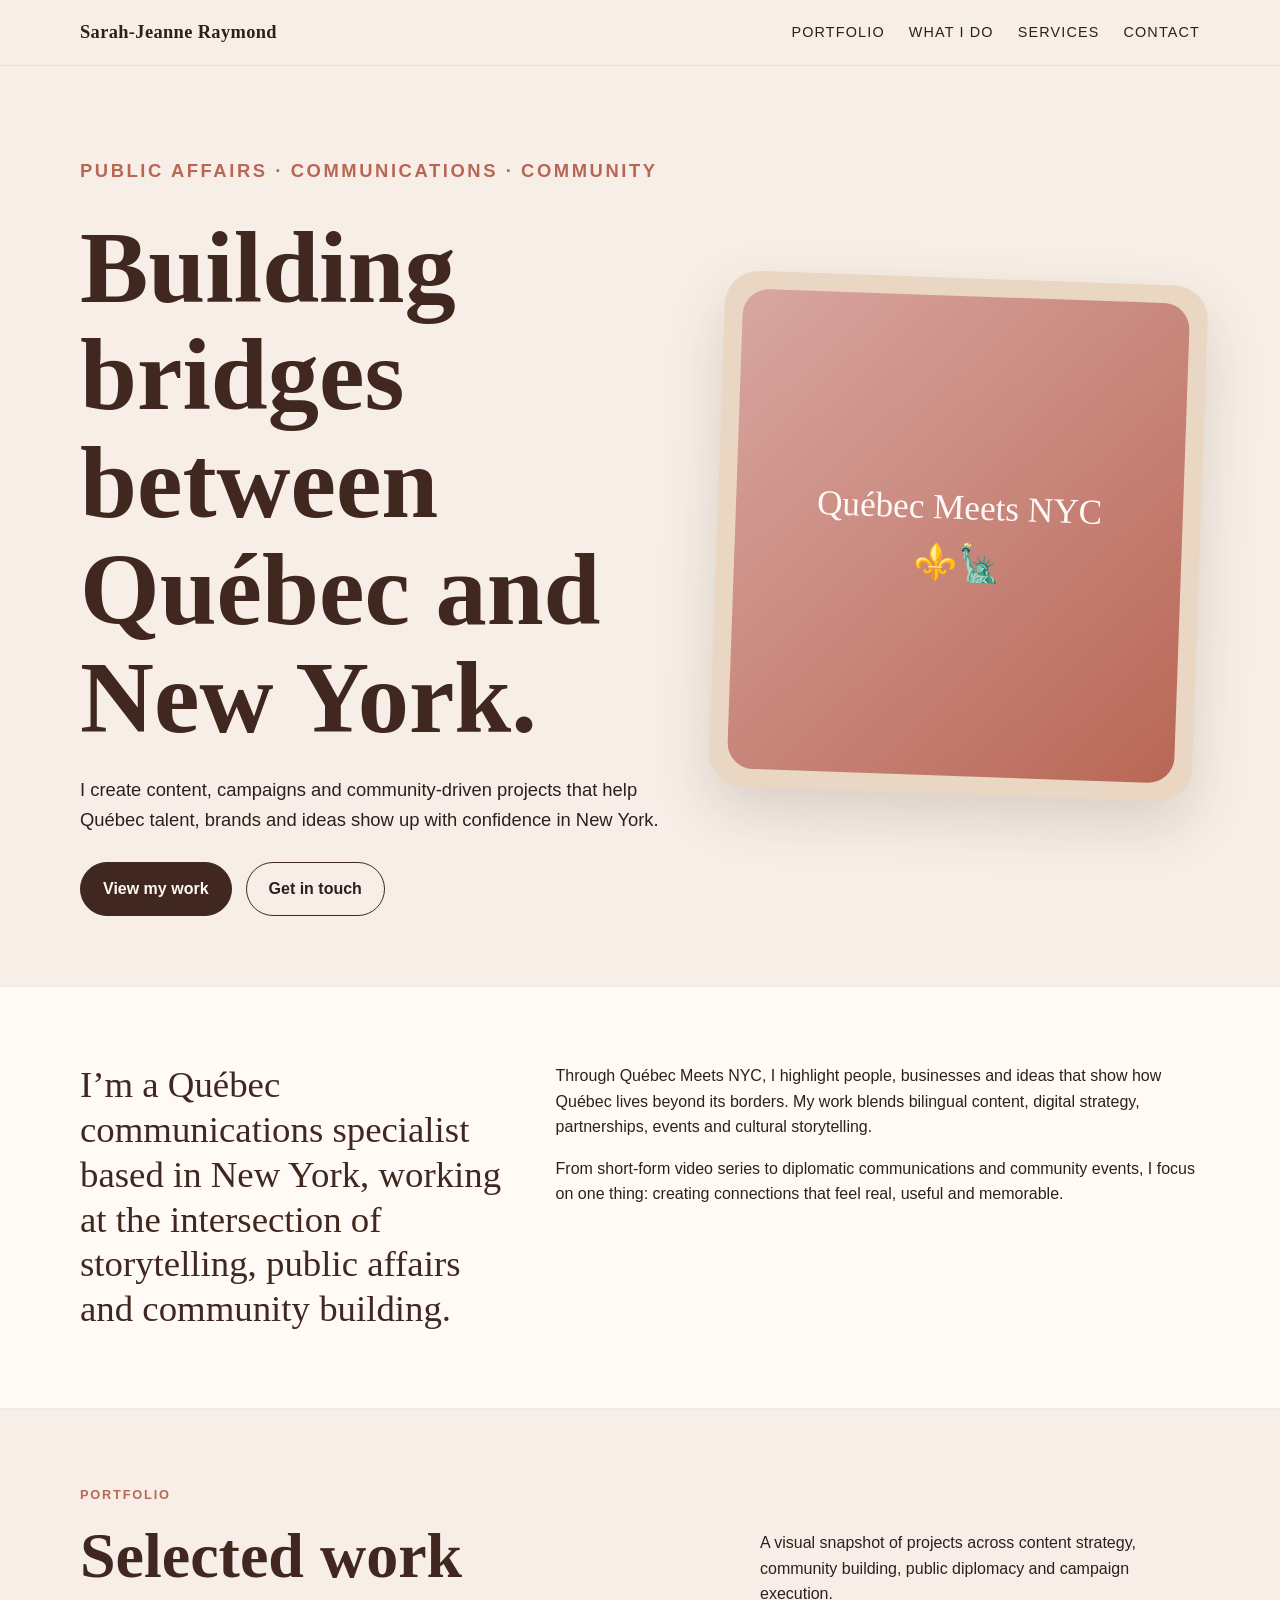
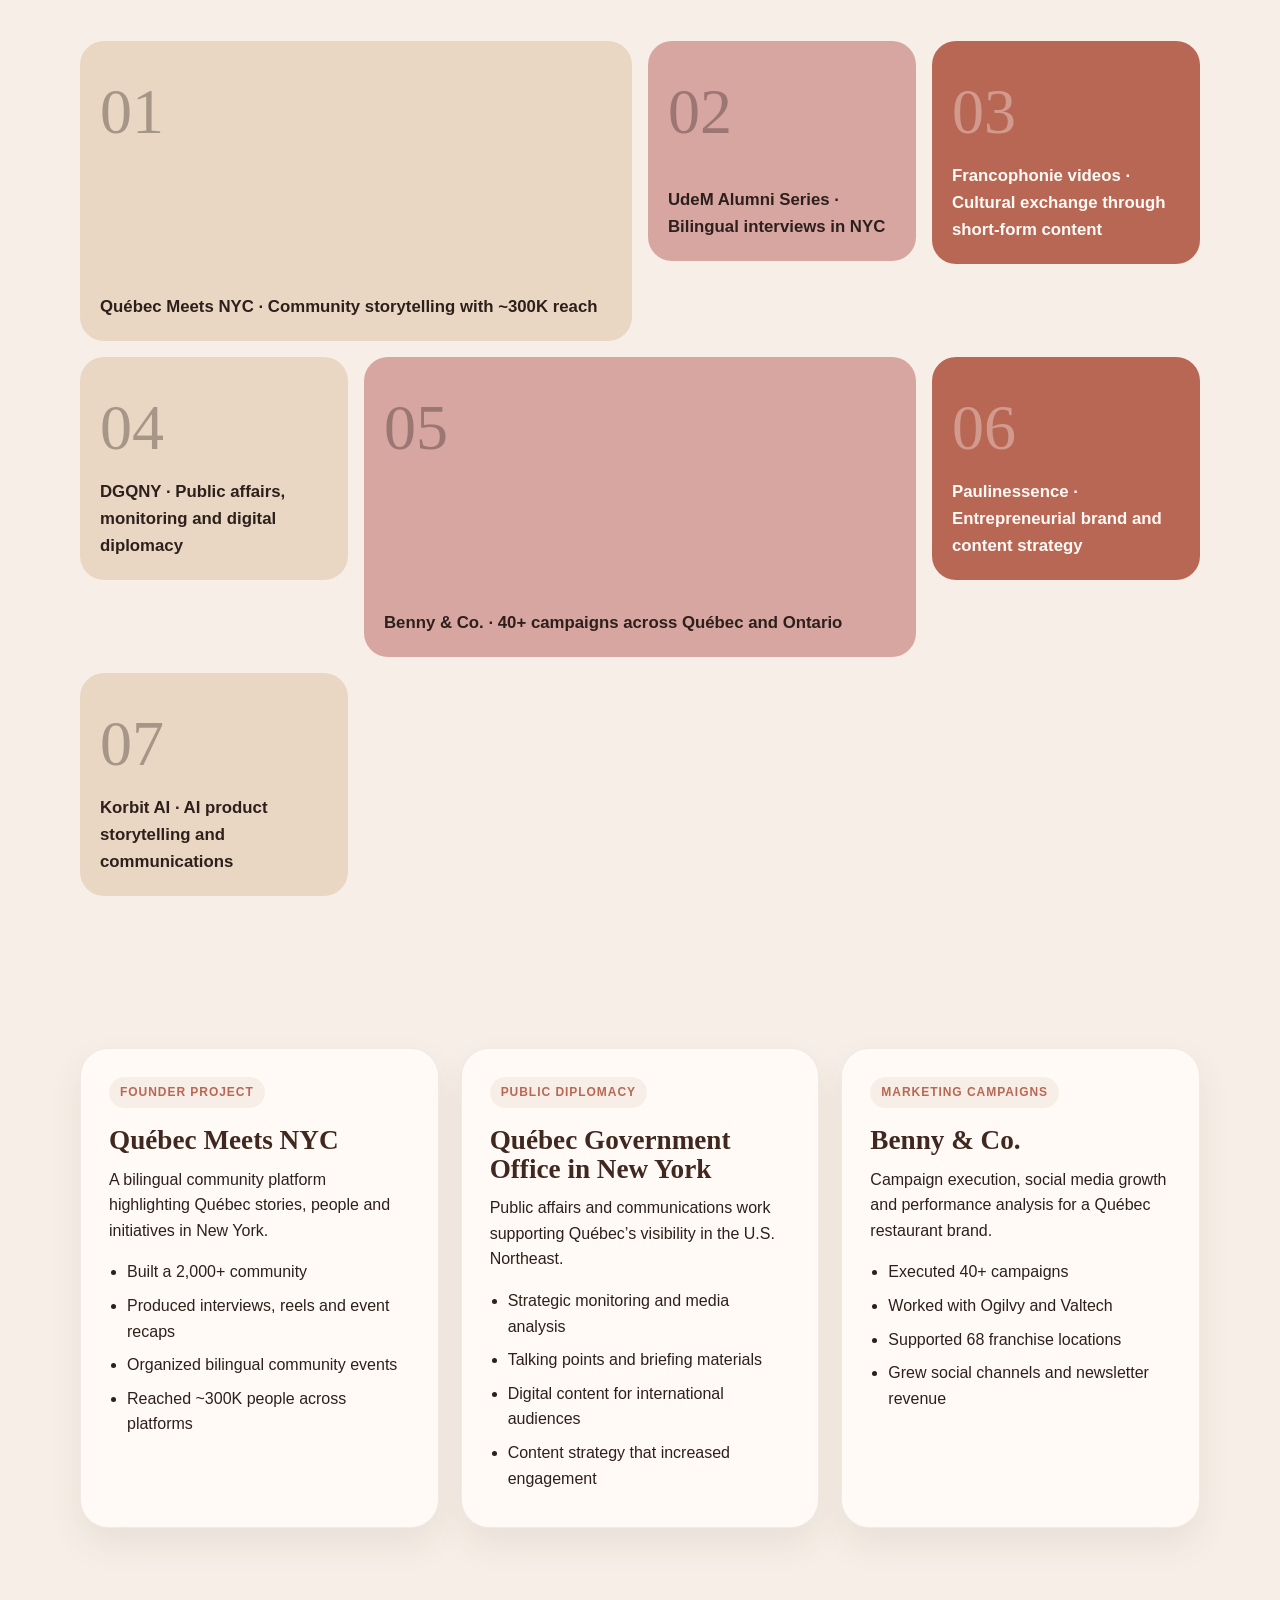
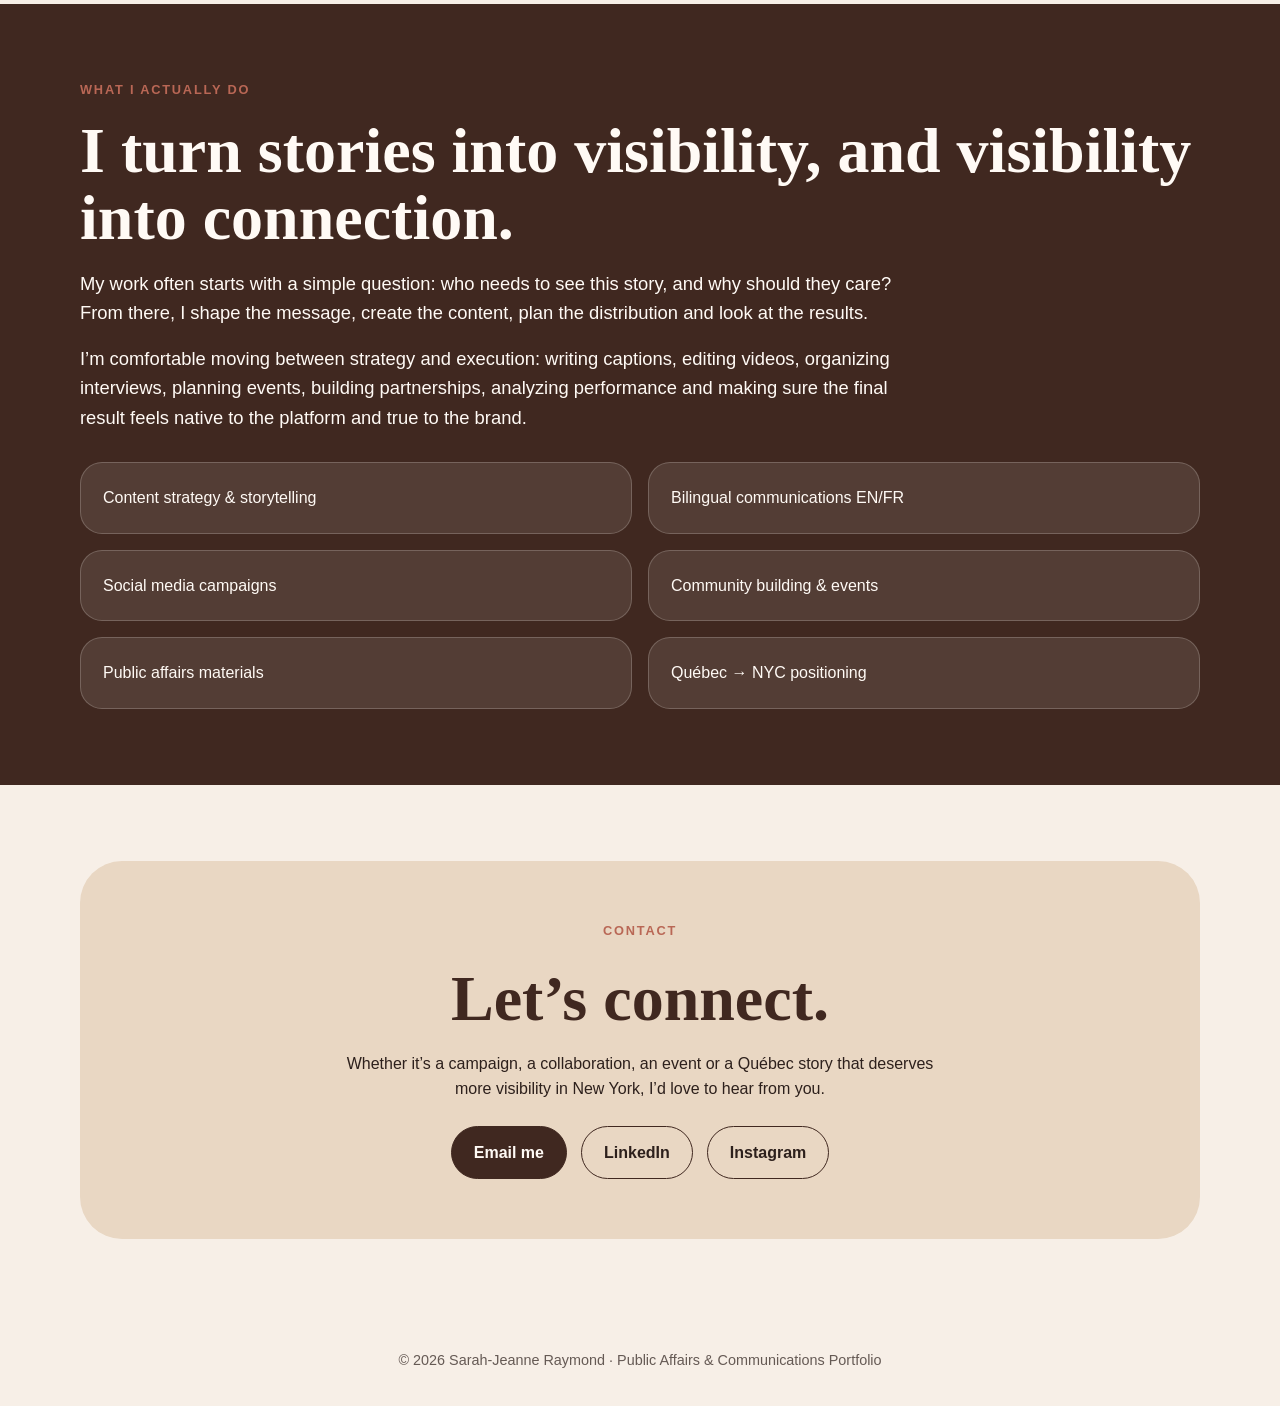
==== index.html @ a9283345 "Add Korbit AI to selected work" ====
<!DOCTYPE html>
<html lang="en">
<head>
  <meta charset="UTF-8" />
  <meta name="viewport" content="width=device-width, initial-scale=1.0" />
  <title>Sarah-Jeanne Raymond | Communications Portfolio</title>
  <meta name="description" content="Public affairs, communications and community-building portfolio connecting Québec and New York." />
  <style>
    :root {
      --cream: #f7efe7;
      --sand: #e9d7c3;
      --blush: #d8a6a1;
      --terracotta: #b96755;
      --brown: #402820;
      --ink: #2d201c;
      --white: #fffaf5;
      --blue: #1f5fbf;
    }

    * {
      box-sizing: border-box;
      margin: 0;
      padding: 0;
    }

    html {
      scroll-behavior: smooth;
    }

    body {
      font-family: Arial, Helvetica, sans-serif;
      background: var(--cream);
      color: var(--ink);
      line-height: 1.6;
    }

    img {
      max-width: 100%;
      display: block;
    }

    a {
      color: inherit;
      text-decoration: none;
    }

    .container {
      width: min(1120px, 92%);
      margin: 0 auto;
    }

    header {
      position: sticky;
      top: 0;
      z-index: 10;
      background: rgba(247, 239, 231, 0.92);
      backdrop-filter: blur(10px);
      border-bottom: 1px solid rgba(64, 40, 32, 0.08);
    }

    .nav {
      display: flex;
      justify-content: space-between;
      align-items: center;
      padding: 18px 0;
    }

    .logo {
      font-family: Georgia, 'Times New Roman', serif;
      font-size: 1.15rem;
      font-weight: 700;
      letter-spacing: 0.02em;
    }

    .nav-links {
      display: flex;
      gap: 24px;
      font-size: 0.9rem;
      text-transform: uppercase;
      letter-spacing: 0.08em;
    }

    .nav-links a:hover {
      color: var(--terracotta);
    }

    .hero {
      padding: 90px 0 70px;
      display: grid;
      grid-template-columns: 1.1fr 0.9fr;
      gap: 46px;
      align-items: center;
    }

    .eyebrow {
      color: var(--terracotta);
      text-transform: uppercase;
      letter-spacing: 0.14em;
      font-size: 0.8rem;
      font-weight: 700;
      margin-bottom: 16px;
    }

    h1, h2, h3 {
      font-family: Georgia, 'Times New Roman', serif;
      line-height: 1.05;
      color: var(--brown);
    }

    h1 {
      font-size: clamp(3rem, 8vw, 6.5rem);
      margin-bottom: 24px;
    }

    h2 {
      font-size: clamp(2.1rem, 5vw, 4.4rem);
      margin-bottom: 18px;
    }

    h3 {
      font-size: 1.7rem;
      margin-bottom: 12px;
    }

    .hero p {
      font-size: 1.15rem;
      max-width: 620px;
      margin-bottom: 28px;
    }

    .buttons {
      display: flex;
      gap: 14px;
      flex-wrap: wrap;
    }

    .button {
      padding: 13px 22px;
      border-radius: 999px;
      border: 1px solid var(--brown);
      font-weight: 700;
      transition: 0.2s ease;
    }

    .button.primary {
      background: var(--brown);
      color: var(--white);
    }

    .button:hover {
      transform: translateY(-2px);
      box-shadow: 0 10px 20px rgba(64, 40, 32, 0.12);
    }

    .hero-card {
      background: var(--sand);
      padding: 18px;
      border-radius: 34px;
      transform: rotate(2deg);
      box-shadow: 0 24px 60px rgba(64, 40, 32, 0.16);
    }

    .mock-photo {
      min-height: 480px;
      border-radius: 26px;
      background: linear-gradient(135deg, var(--blush), var(--terracotta));
      display: grid;
      place-items: center;
      text-align: center;
      color: var(--white);
      padding: 40px;
      font-family: Georgia, 'Times New Roman', serif;
      font-size: 2.2rem;
    }

    section {
      padding: 76px 0;
    }

    .intro {
      background: var(--white);
      border-top: 1px solid rgba(64, 40, 32, 0.08);
      border-bottom: 1px solid rgba(64, 40, 32, 0.08);
    }

    .intro-grid {
      display: grid;
      grid-template-columns: 0.8fr 1.2fr;
      gap: 46px;
      align-items: start;
    }

    .big-text {
      font-size: clamp(1.4rem, 3vw, 2.3rem);
      font-family: Georgia, 'Times New Roman', serif;
      color: var(--brown);
      line-height: 1.22;
    }

    .visual-grid {
      display: grid;
      grid-template-columns: repeat(4, 1fr);
      gap: 16px;
      margin-top: 34px;
    }

    .tile-link {
      display: block;
    }

    .tile {
      min-height: 220px;
      border-radius: 24px;
      padding: 20px;
      display: flex;
      flex-direction: column;
      justify-content: space-between;
      background: var(--sand);
      overflow: hidden;
      position: relative;
    }

    .tile-link:nth-child(2) .tile,
    .tile-link:nth-child(5) .tile {
      background: var(--blush);
    }

    .tile-link:nth-child(3) .tile,
    .tile-link:nth-child(6) .tile {
      background: var(--terracotta);
      color: var(--white);
    }

    .tile-link.wide {
      grid-column: span 2;
    }

    .tile.large {
      min-height: 300px;
    }

    .tile .number {
      font-family: Georgia, 'Times New Roman', serif;
      font-size: 4rem;
      opacity: 0.35;
    }

    .tile p {
      font-weight: 700;
      font-size: 1.05rem;
    }

    .section-heading {
      display: flex;
      justify-content: space-between;
      gap: 24px;
      align-items: end;
      margin-bottom: 34px;
    }

    .section-heading p {
      max-width: 440px;
    }

    .cards {
      display: grid;
      grid-template-columns: repeat(3, 1fr);
      gap: 22px;
    }

    .card {
      background: var(--white);
      padding: 28px;
      border-radius: 28px;
      border: 1px solid rgba(64, 40, 32, 0.08);
      box-shadow: 0 16px 35px rgba(64, 40, 32, 0.08);
    }

    .tag {
      display: inline-block;
      background: var(--cream);
      color: var(--terracotta);
      padding: 6px 11px;
      border-radius: 999px;
      font-size: 0.75rem;
      font-weight: 700;
      text-transform: uppercase;
      letter-spacing: 0.08em;
      margin-bottom: 18px;
    }

    .card ul {
      margin: 16px 0 0 18px;
    }

    .card li {
      margin-bottom: 8px;
    }

    .what-i-do {
      background: var(--brown);
      color: var(--white);
    }

    .what-i-do h2 {
      color: var(--white);
    }

    .what-i-do .text-block {
      max-width: 820px;
      font-size: 1.15rem;
    }

    .services {
      display: grid;
      grid-template-columns: repeat(2, 1fr);
      gap: 16px;
      margin-top: 30px;
    }

    .service {
      background: rgba(255, 250, 245, 0.1);
      border: 1px solid rgba(255, 250, 245, 0.2);
      padding: 22px;
      border-radius: 22px;
    }

    .contact {
      text-align: center;
      background: var(--sand);
      border-radius: 42px;
      padding: 60px 28px;
    }

    .contact p {
      max-width: 620px;
      margin: 0 auto 24px;
    }

    footer {
      padding: 34px 0;
      text-align: center;
      font-size: 0.9rem;
      color: rgba(45, 32, 28, 0.72);
    }

    @media (max-width: 860px) {
      .nav {
        align-items: flex-start;
        gap: 14px;
      }

      .nav-links {
        flex-wrap: wrap;
        justify-content: flex-end;
        gap: 12px;
      }

      .hero, .intro-grid, .section-heading {
        grid-template-columns: 1fr;
        display: block;
      }

      .hero-card {
        margin-top: 38px;
      }

      .visual-grid, .cards, .services {
        grid-template-columns: 1fr;
      }

      .tile-link.wide {
        grid-column: span 1;
      }
    }
  </style>
</head>
<body>
  <header>
    <div class="container nav">
      <a class="logo" href="#top">Sarah-Jeanne Raymond</a>
      <nav class="nav-links" aria-label="Main navigation">
        <a href="#portfolio">Portfolio</a>
        <a href="#work">What I do</a>
        <a href="#services">Services</a>
        <a href="#contact">Contact</a>
      </nav>
    </div>
  </header>

  <main id="top">
    <div class="container hero">
      <div>
        <p class="eyebrow">Public Affairs · Communications · Community</p>
        <h1>Building bridges between Québec and New York.</h1>
        <p>I create content, campaigns and community-driven projects that help Québec talent, brands and ideas show up with confidence in New York.</p>
        <div class="buttons">
          <a class="button primary" href="#portfolio">View my work</a>
          <a class="button" href="#contact">Get in touch</a>
        </div>
      </div>
      <div class="hero-card" aria-label="Portfolio image placeholder">
        <div class="mock-photo">Québec Meets NYC<br />⚜️🗽</div>
      </div>
    </div>

    <section class="intro">
      <div class="container intro-grid">
        <p class="big-text">I’m a Québec communications specialist based in New York, working at the intersection of storytelling, public affairs and community building.</p>
        <div>
          <p>Through Québec Meets NYC, I highlight people, businesses and ideas that show how Québec lives beyond its borders. My work blends bilingual content, digital strategy, partnerships, events and cultural storytelling.</p>
          <p style="margin-top: 16px;">From short-form video series to diplomatic communications and community events, I focus on one thing: creating connections that feel real, useful and memorable.</p>
        </div>
      </div>
    </section>

    <section id="portfolio">
      <div class="container">
        <div class="section-heading">
          <div>
            <p class="eyebrow">Portfolio</p>
            <h2>Selected work</h2>
          </div>
          <p>A visual snapshot of projects across content strategy, community building, public diplomacy and campaign execution.</p>
        </div>

        <div class="visual-grid">
          
          <a href="quebec-meets-nyc.html" class="tile-link wide">
            <article class="tile large">
            <span class="number">01</span>
            <p>Québec Meets NYC · Community storytelling with ~300K reach</p>
            </article>
          </a>
          <a href="udem-alumni-series.html" class="tile-link">
            <article class="tile">
              <span class="number">02</span>
              <p>UdeM Alumni Series · Bilingual interviews in NYC</p>
            </article>
          </a>
          <a href="francophonie-month.html" class="tile-link">
            <article class="tile">
              <span class="number">03</span>
              <p>Francophonie videos · Cultural exchange through short-form content</p>
            </article>
          </a>
          <a href="dgqny-public-affairs.html" class="tile-link">
            <article class="tile">
              <span class="number">04</span>
              <p>DGQNY · Public affairs, monitoring and digital diplomacy</p>
            </article>
          </a>
          <a href="benny-and-co.html" class="tile-link wide">
            <article class="tile large">
              <span class="number">05</span>
              <p>Benny & Co. · 40+ campaigns across Québec and Ontario</p>
            </article>
          </a>
          <a href="paulinessence.html" class="tile-link">
            <article class="tile">
              <span class="number">06</span>
              <p>Paulinessence · Entrepreneurial brand and content strategy</p>
            </article>
          </a>
          <a href="Korbit-ai.html" class="tile-link">
            <article class="tile">
              <span class="number">07</span>
              <p>Korbit AI · AI product storytelling and communications</p>
            </article>
          </a>
        </div>
      </div>
    </section>

    <section>
      <div class="container cards">
        <article id="quebec-meets-nyc" class="card">
          <span class="tag">Founder project</span>
          <h3>Québec Meets NYC</h3>
          <p>A bilingual community platform highlighting Québec stories, people and initiatives in New York.</p>
          <ul>
            <li>Built a 2,000+ community</li>
            <li>Produced interviews, reels and event recaps</li>
            <li>Organized bilingual community events</li>
            <li>Reached ~300K people across platforms</li>
          </ul>
        </article>

        <article class="card">
          <span class="tag">Public diplomacy</span>
          <h3>Québec Government Office in New York</h3>
          <p>Public affairs and communications work supporting Québec’s visibility in the U.S. Northeast.</p>
          <ul>
            <li>Strategic monitoring and media analysis</li>
            <li>Talking points and briefing materials</li>
            <li>Digital content for international audiences</li>
            <li>Content strategy that increased engagement</li>
          </ul>
        </article>

        <article class="card">
          <span class="tag">Marketing campaigns</span>
          <h3>Benny & Co.</h3>
          <p>Campaign execution, social media growth and performance analysis for a Québec restaurant brand.</p>
          <ul>
            <li>Executed 40+ campaigns</li>
            <li>Worked with Ogilvy and Valtech</li>
            <li>Supported 68 franchise locations</li>
            <li>Grew social channels and newsletter revenue</li>
          </ul>
        </article>
      </div>
    </section>

    <section id="work" class="what-i-do">
      <div class="container">
        <p class="eyebrow">What I actually do</p>
        <h2>I turn stories into visibility, and visibility into connection.</h2>
        <div class="text-block">
          <p>My work often starts with a simple question: who needs to see this story, and why should they care? From there, I shape the message, create the content, plan the distribution and look at the results.</p>
          <p style="margin-top: 16px;">I’m comfortable moving between strategy and execution: writing captions, editing videos, organizing interviews, planning events, building partnerships, analyzing performance and making sure the final result feels native to the platform and true to the brand.</p>
        </div>

        <div id="services" class="services">
          <div class="service">Content strategy & storytelling</div>
          <div class="service">Bilingual communications EN/FR</div>
          <div class="service">Social media campaigns</div>
          <div class="service">Community building & events</div>
          <div class="service">Public affairs materials</div>
          <div class="service">Québec → NYC positioning</div>
        </div>
      </div>
    </section>

    <section>
      <div class="container">
        <div class="contact" id="contact">
          <p class="eyebrow">Contact</p>
          <h2>Let’s connect.</h2>
          <p>Whether it’s a campaign, a collaboration, an event or a Québec story that deserves more visibility in New York, I’d love to hear from you.</p>
          <div class="buttons" style="justify-content: center;">
            <a class="button primary" href="mailto:sarah-Jeanne.raymond@hotmail.com">Email me</a>
            <a class="button" href="https://www.linkedin.com/in/sarah-jeanne-raymond/" target="_blank" rel="noreferrer">LinkedIn</a>
            <a class="button" href="https://www.instagram.com/quebec_meets_nyc/" target="_blank" rel="noreferrer">Instagram</a>
          </div>
        </div>
      </div>
    </section>
  </main>

  <footer>
    <div class="container">© 2026 Sarah-Jeanne Raymond · Public Affairs & Communications Portfolio</div>
  </footer>
</body>
</html>
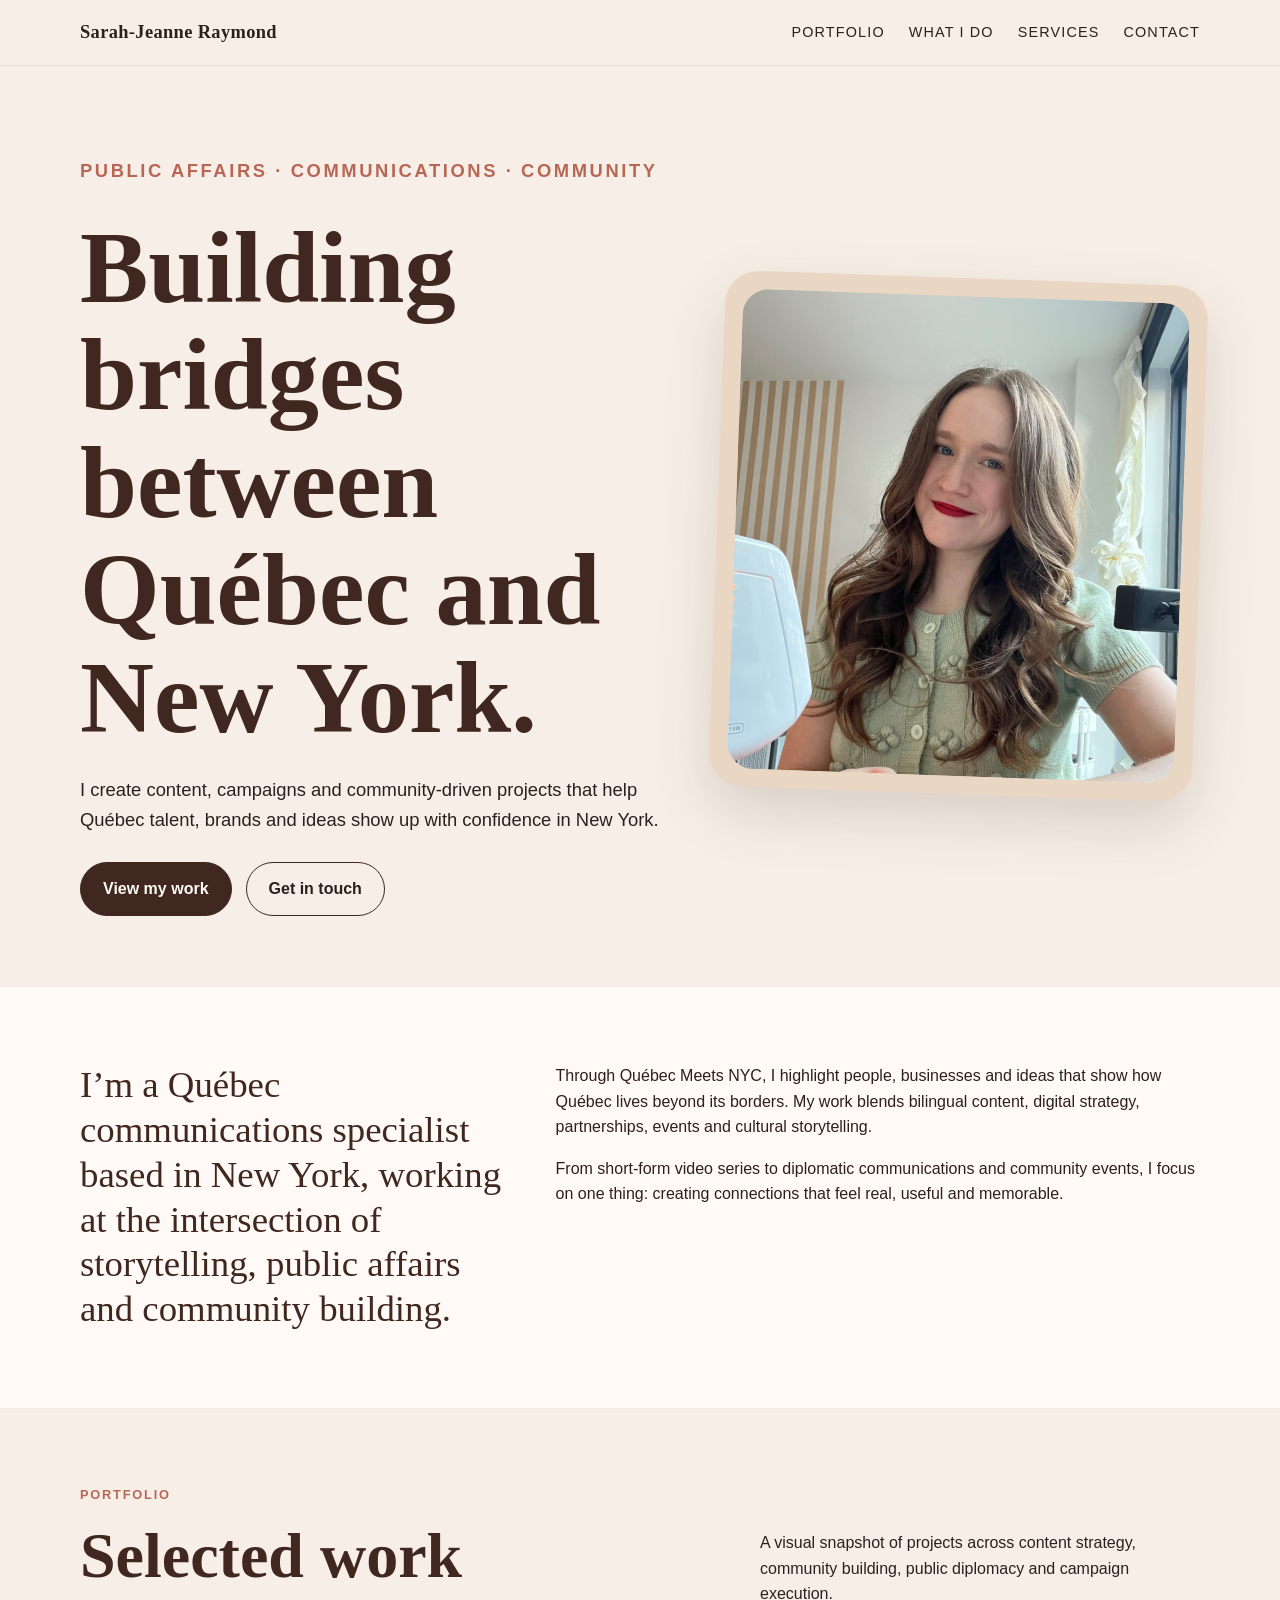
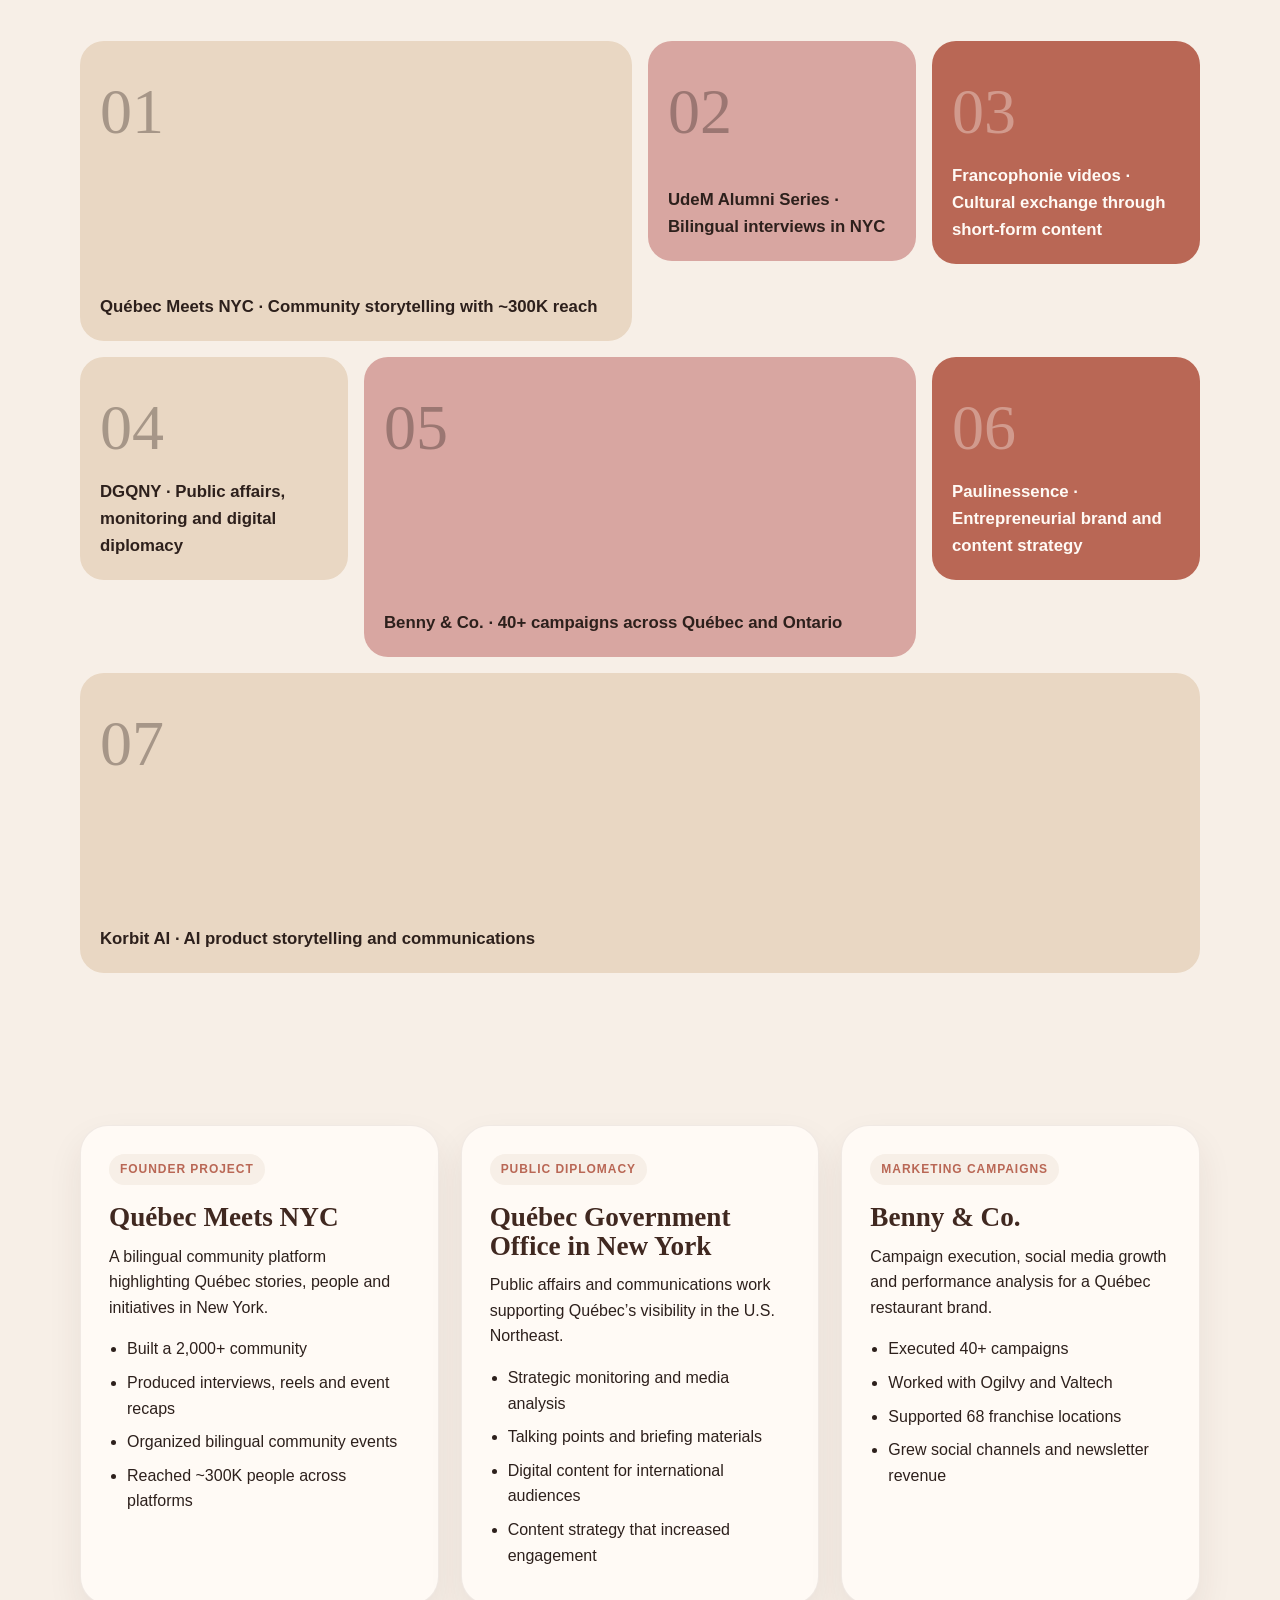
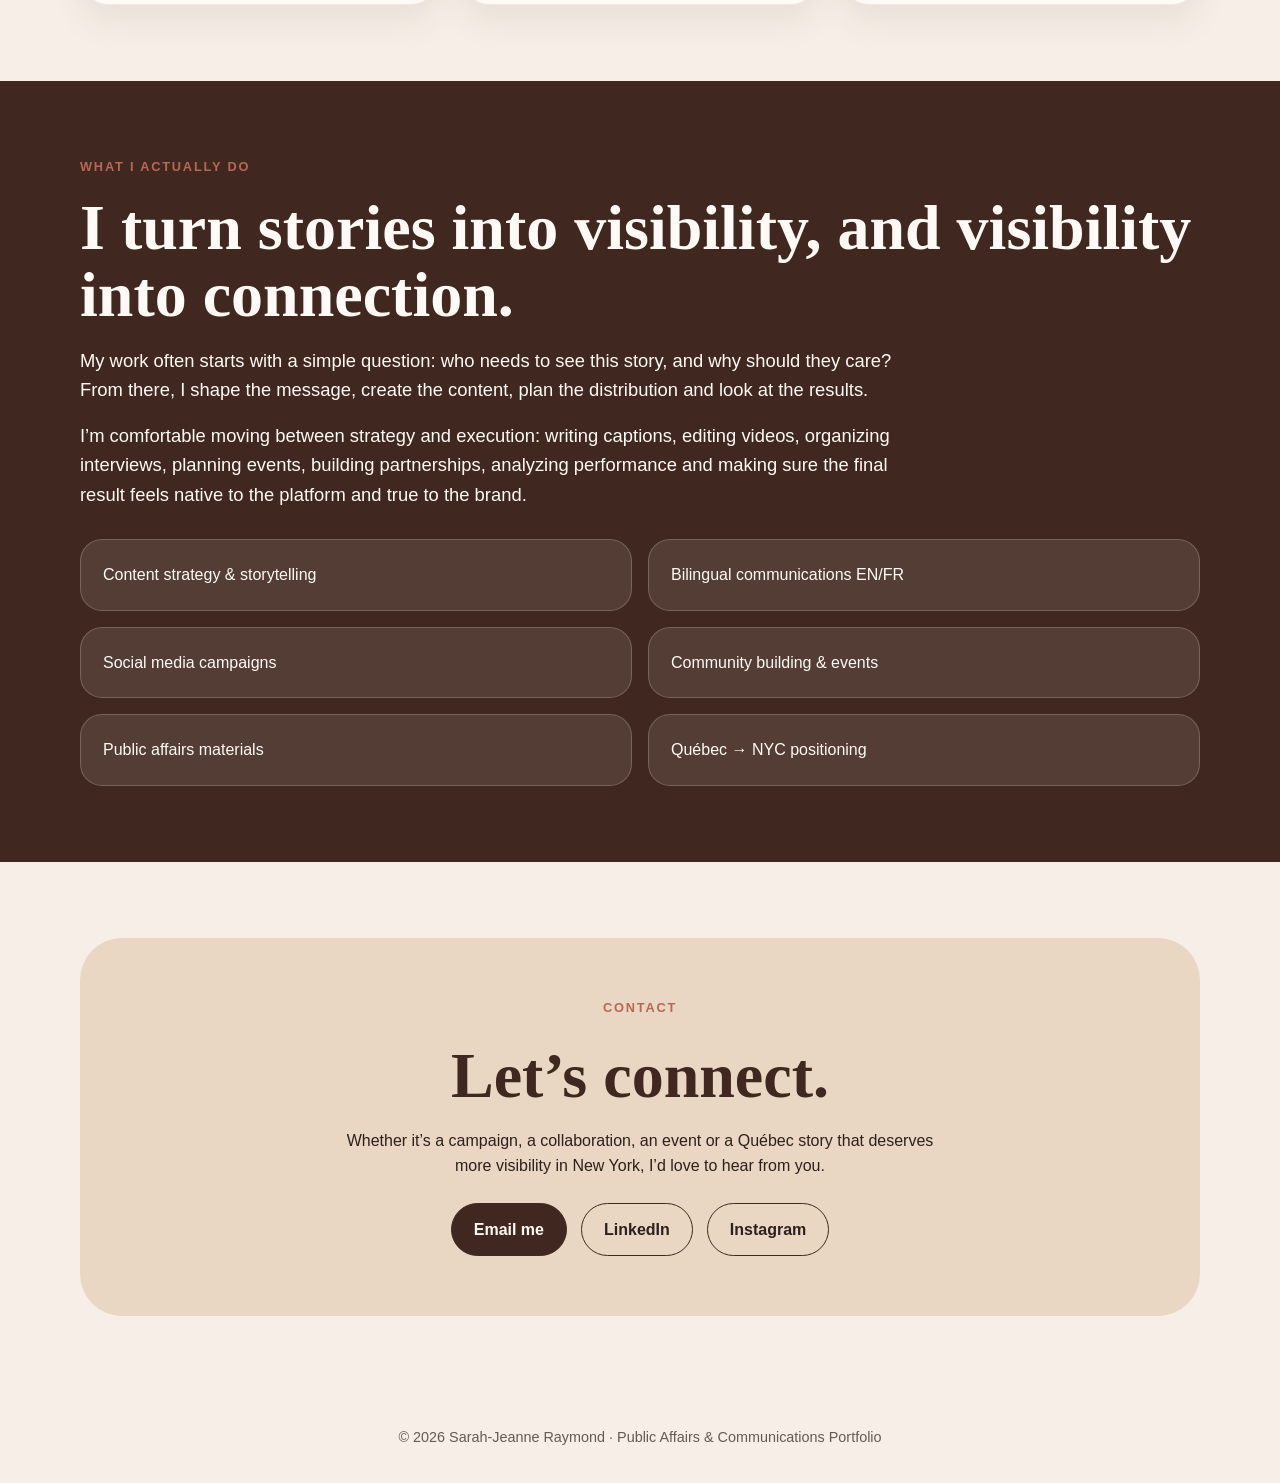
==== commit df5fb8e8: "Replace hero placeholder with photo and fix portfolio grid alignment Co-Authored-By: Claude Sonnet 4" ====
--- a/index.html
+++ b/index.html
@@ -160,17 +160,13 @@
       box-shadow: 0 24px 60px rgba(64, 40, 32, 0.16);
     }
 
-    .mock-photo {
-      min-height: 480px;
+    .hero-img {
+      width: 100%;
+      height: 480px;
       border-radius: 26px;
-      background: linear-gradient(135deg, var(--blush), var(--terracotta));
-      display: grid;
-      place-items: center;
-      text-align: center;
-      color: var(--white);
-      padding: 40px;
-      font-family: Georgia, 'Times New Roman', serif;
-      font-size: 2.2rem;
+      object-fit: cover;
+      object-position: center top;
+      display: block;
     }
 
     section {
@@ -399,8 +395,8 @@
           <a class="button" href="#contact">Get in touch</a>
         </div>
       </div>
-      <div class="hero-card" aria-label="Portfolio image placeholder">
-        <div class="mock-photo">Québec Meets NYC<br />⚜️🗽</div>
+      <div class="hero-card">
+        <img class="hero-img" src="paulinessence-my-role.jpg" alt="Sarah-Jeanne Raymond" />
       </div>
     </div>
 
@@ -462,8 +458,8 @@
               <p>Paulinessence · Entrepreneurial brand and content strategy</p>
             </article>
           </a>
-          <a href="Korbit-ai.html" class="tile-link">
-            <article class="tile">
+          <a href="korbit-ai.html" class="tile-link" style="grid-column: 1 / -1;">
+            <article class="tile large">
               <span class="number">07</span>
               <p>Korbit AI · AI product storytelling and communications</p>
             </article>
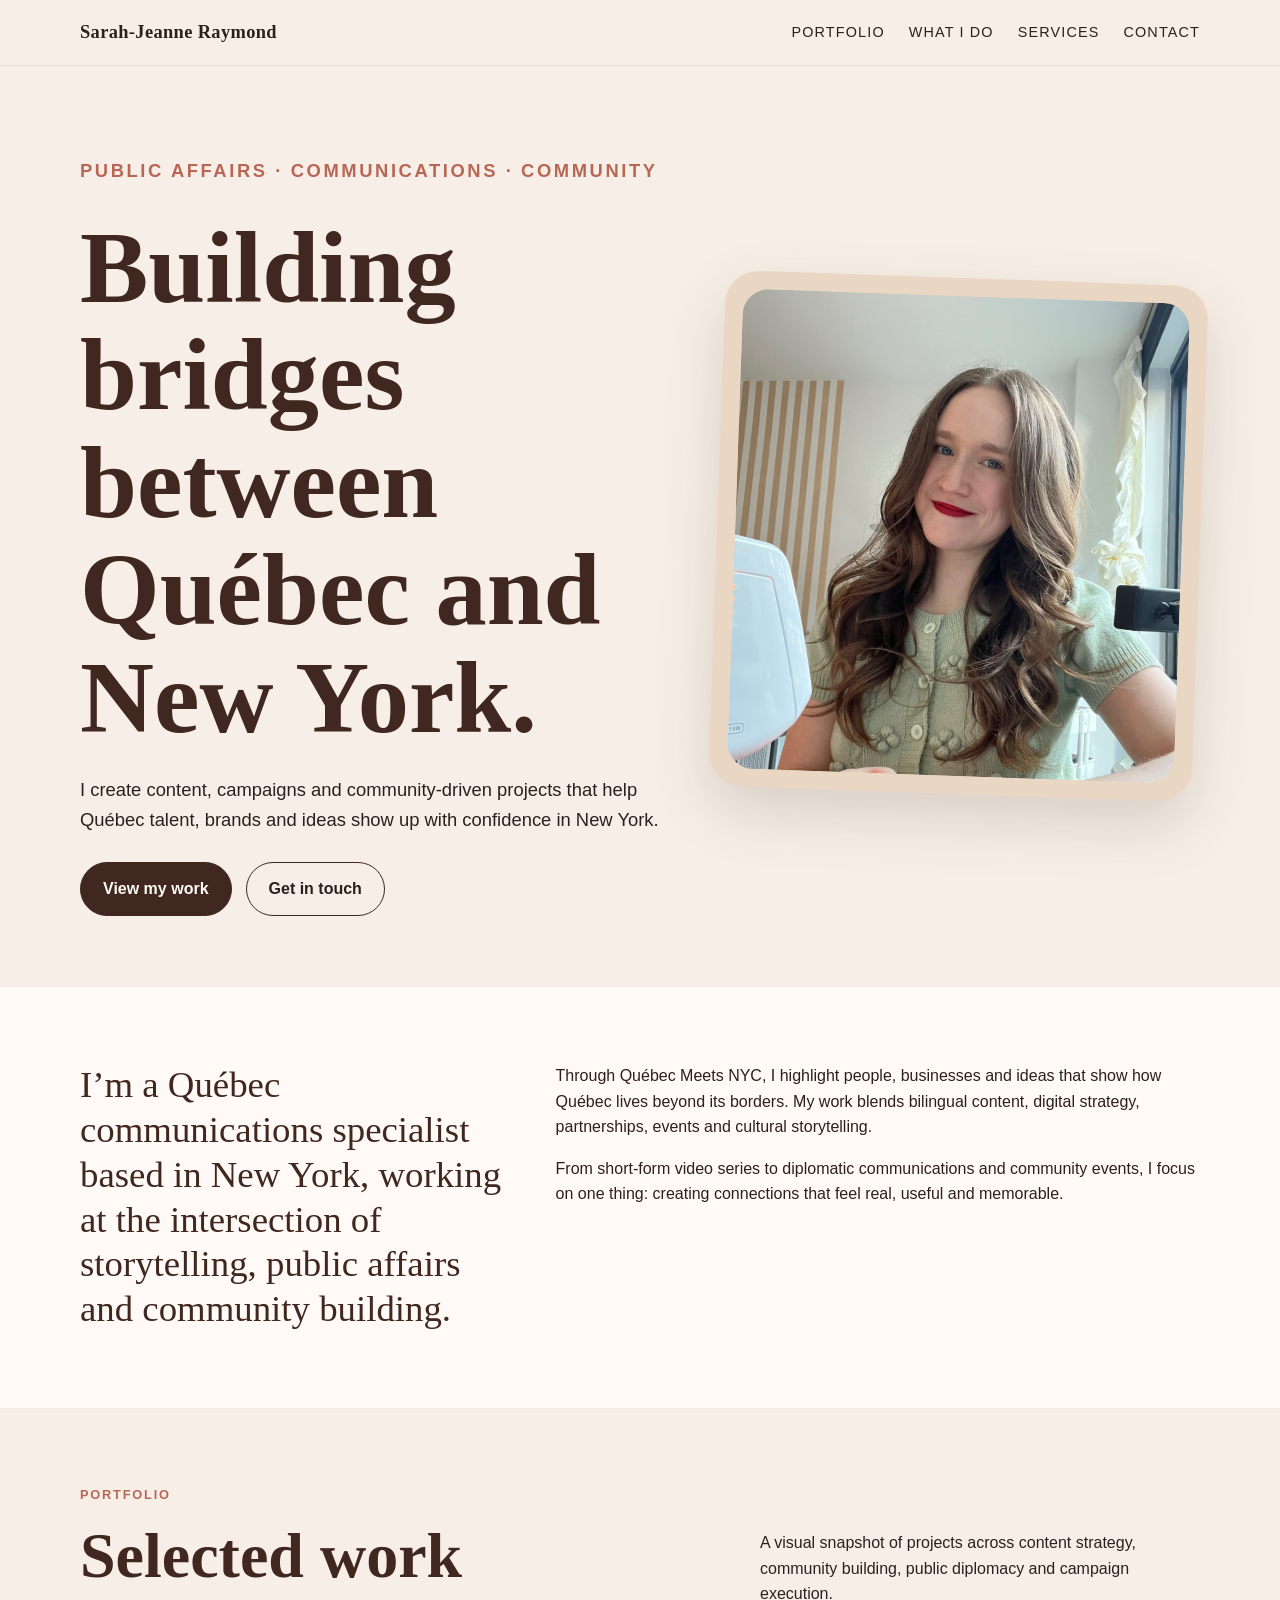
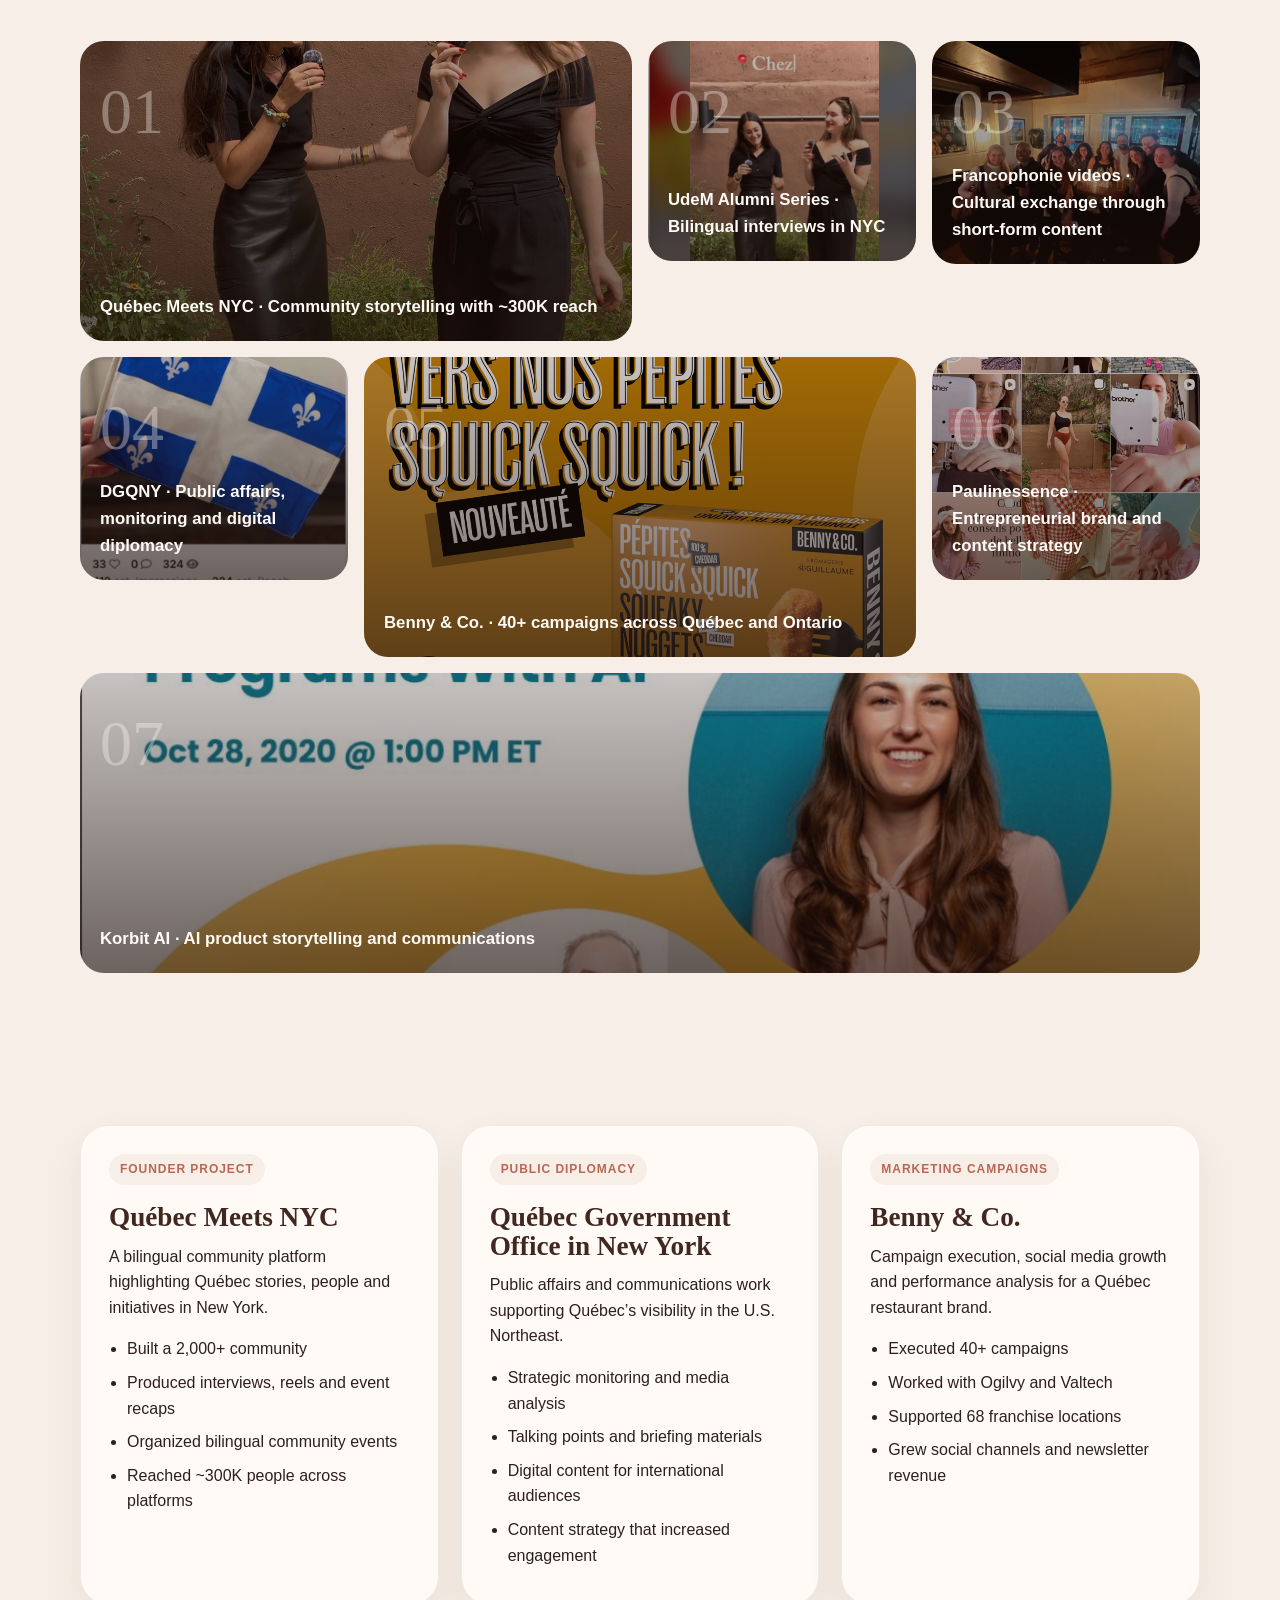
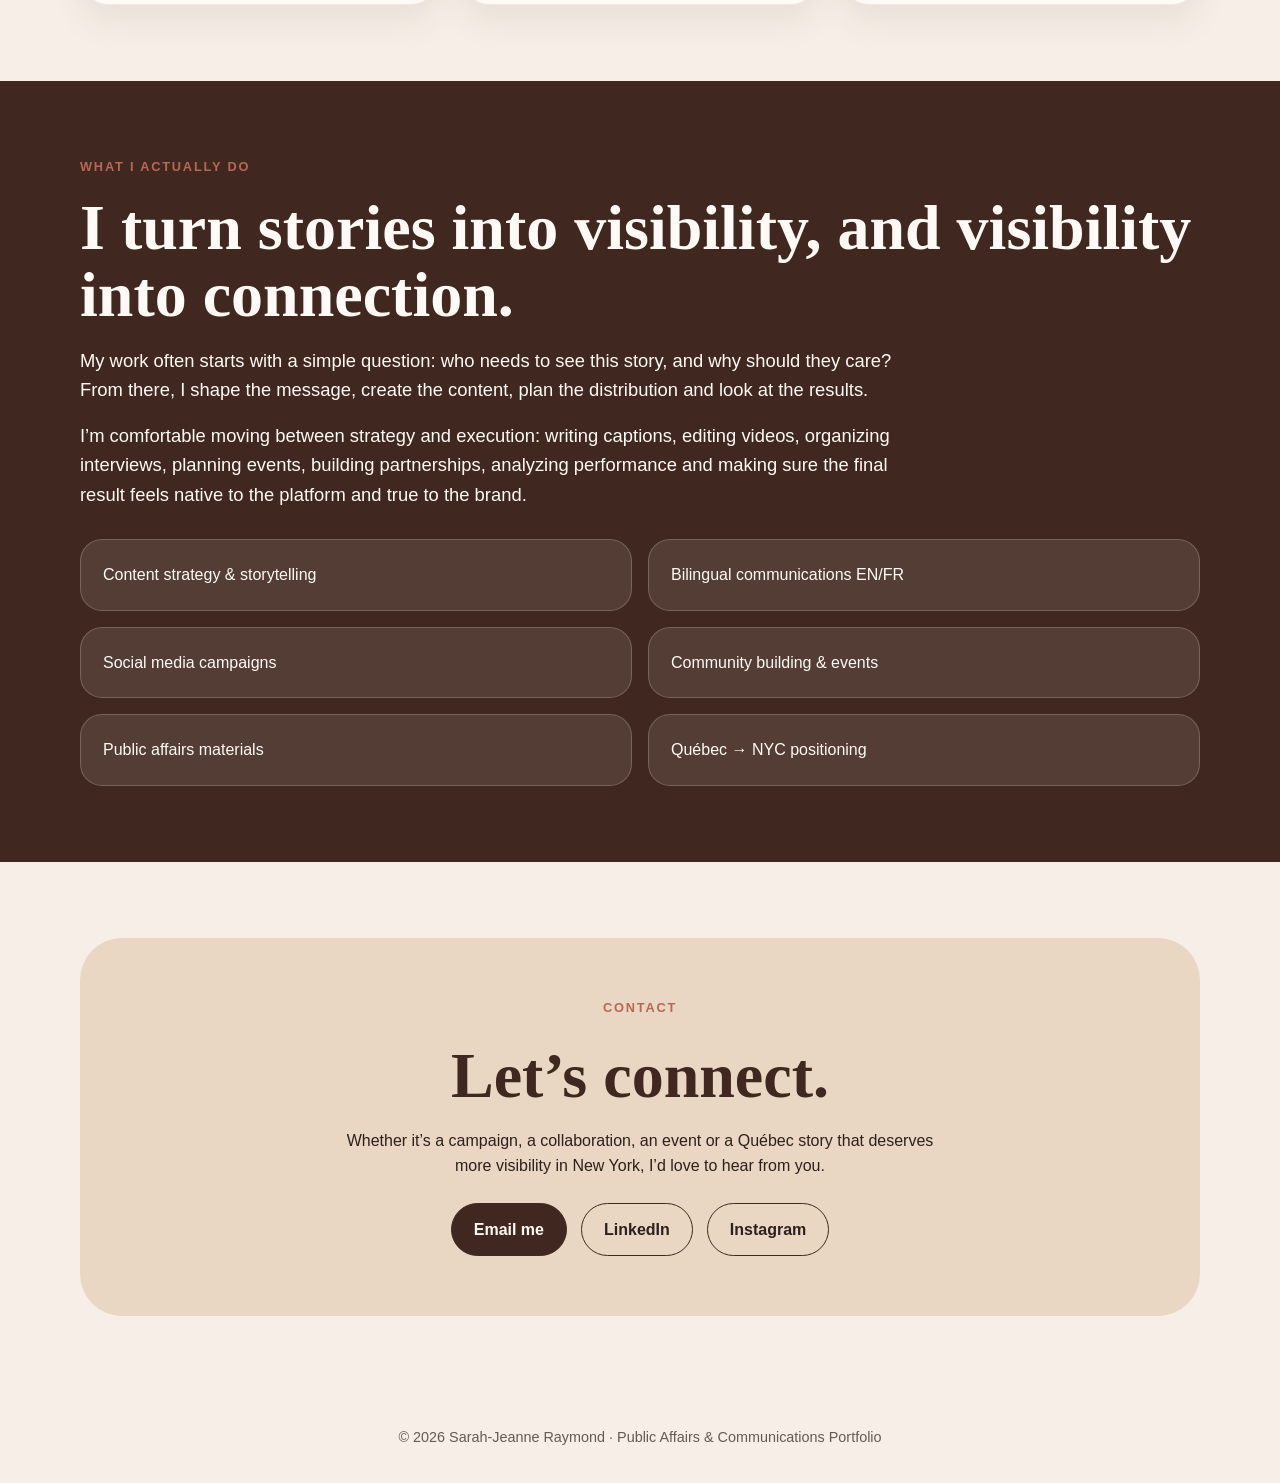
==== commit fb9492dd: "Add background images to selected work tiles Co-Authored-By: Claude Sonnet 4.6 <noreply@anthropic.co" ====
--- a/index.html
+++ b/index.html
@@ -421,45 +421,45 @@
         </div>
 
         <div class="visual-grid">
-          
+
           <a href="quebec-meets-nyc.html" class="tile-link wide">
-            <article class="tile large">
+            <article class="tile large" style="background: linear-gradient(to bottom, rgba(30,15,10,0.25) 0%, rgba(30,15,10,0.65) 100%), url('interview-1.jpg') center/cover no-repeat; color: var(--white);">
             <span class="number">01</span>
             <p>Québec Meets NYC · Community storytelling with ~300K reach</p>
             </article>
           </a>
           <a href="udem-alumni-series.html" class="tile-link">
-            <article class="tile">
+            <article class="tile" style="background: linear-gradient(to bottom, rgba(30,15,10,0.25) 0%, rgba(30,15,10,0.65) 100%), url('udem-interview-1.jpg') center/cover no-repeat; color: var(--white);">
               <span class="number">02</span>
               <p>UdeM Alumni Series · Bilingual interviews in NYC</p>
             </article>
           </a>
           <a href="francophonie-month.html" class="tile-link">
-            <article class="tile">
+            <article class="tile" style="background: linear-gradient(to bottom, rgba(30,15,10,0.25) 0%, rgba(30,15,10,0.65) 100%), url('french-community.jpg') center/cover no-repeat; color: var(--white);">
               <span class="number">03</span>
               <p>Francophonie videos · Cultural exchange through short-form content</p>
             </article>
           </a>
           <a href="dgqny-public-affairs.html" class="tile-link">
-            <article class="tile">
+            <article class="tile" style="background: linear-gradient(to bottom, rgba(30,15,10,0.25) 0%, rgba(30,15,10,0.65) 100%), url('dgqny-85th.jpg') center/cover no-repeat; color: var(--white);">
               <span class="number">04</span>
               <p>DGQNY · Public affairs, monitoring and digital diplomacy</p>
             </article>
           </a>
           <a href="benny-and-co.html" class="tile-link wide">
-            <article class="tile large">
+            <article class="tile large" style="background: linear-gradient(to bottom, rgba(30,15,10,0.25) 0%, rgba(30,15,10,0.65) 100%), url('benny-campaigns.jpg') center/cover no-repeat; color: var(--white);">
               <span class="number">05</span>
               <p>Benny & Co. · 40+ campaigns across Québec and Ontario</p>
             </article>
           </a>
           <a href="paulinessence.html" class="tile-link">
-            <article class="tile">
+            <article class="tile" style="background: linear-gradient(to bottom, rgba(30,15,10,0.25) 0%, rgba(30,15,10,0.65) 100%), url('paulinessence-content.jpg') center/cover no-repeat; color: var(--white);">
               <span class="number">06</span>
               <p>Paulinessence · Entrepreneurial brand and content strategy</p>
             </article>
           </a>
           <a href="korbit-ai.html" class="tile-link" style="grid-column: 1 / -1;">
-            <article class="tile large">
+            <article class="tile large" style="background: linear-gradient(to bottom, rgba(30,15,10,0.25) 0%, rgba(30,15,10,0.65) 100%), url('aiwebinar.jpg') center/cover no-repeat; color: var(--white);">
               <span class="number">07</span>
               <p>Korbit AI · AI product storytelling and communications</p>
             </article>
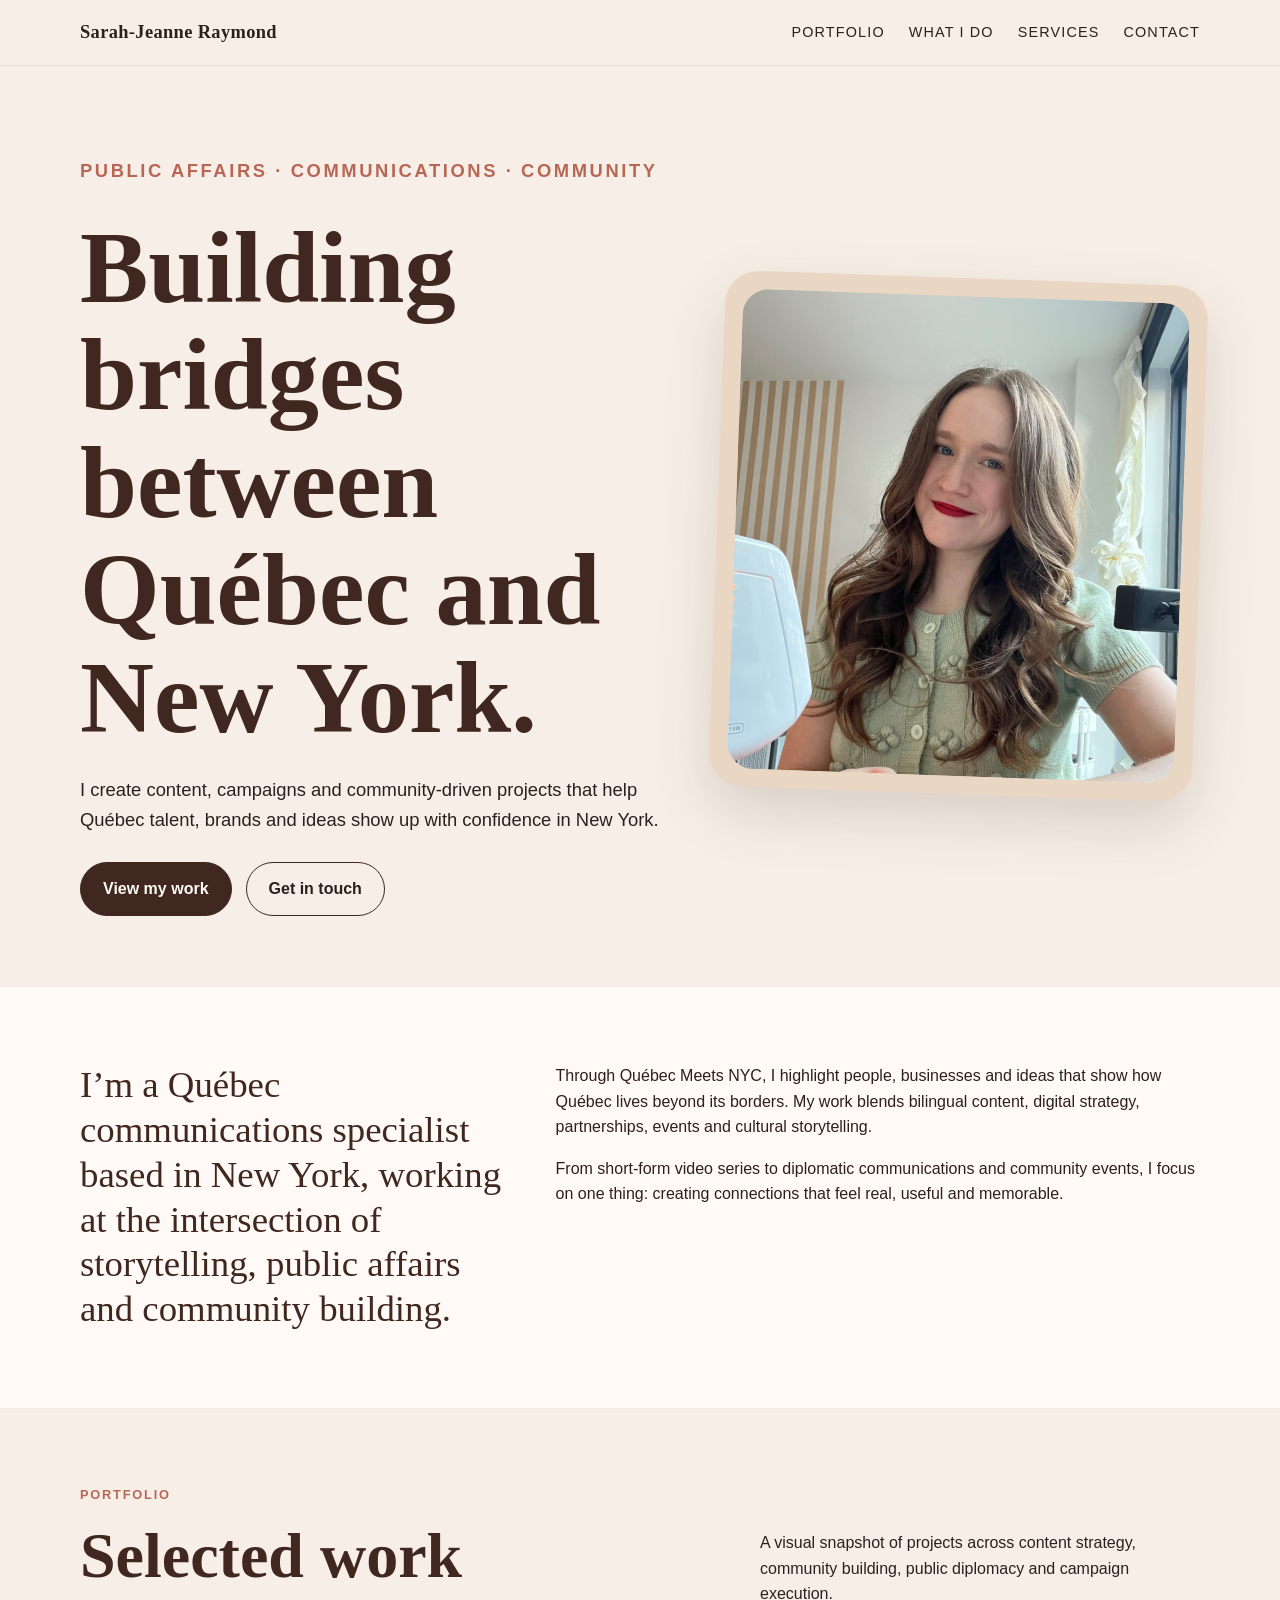
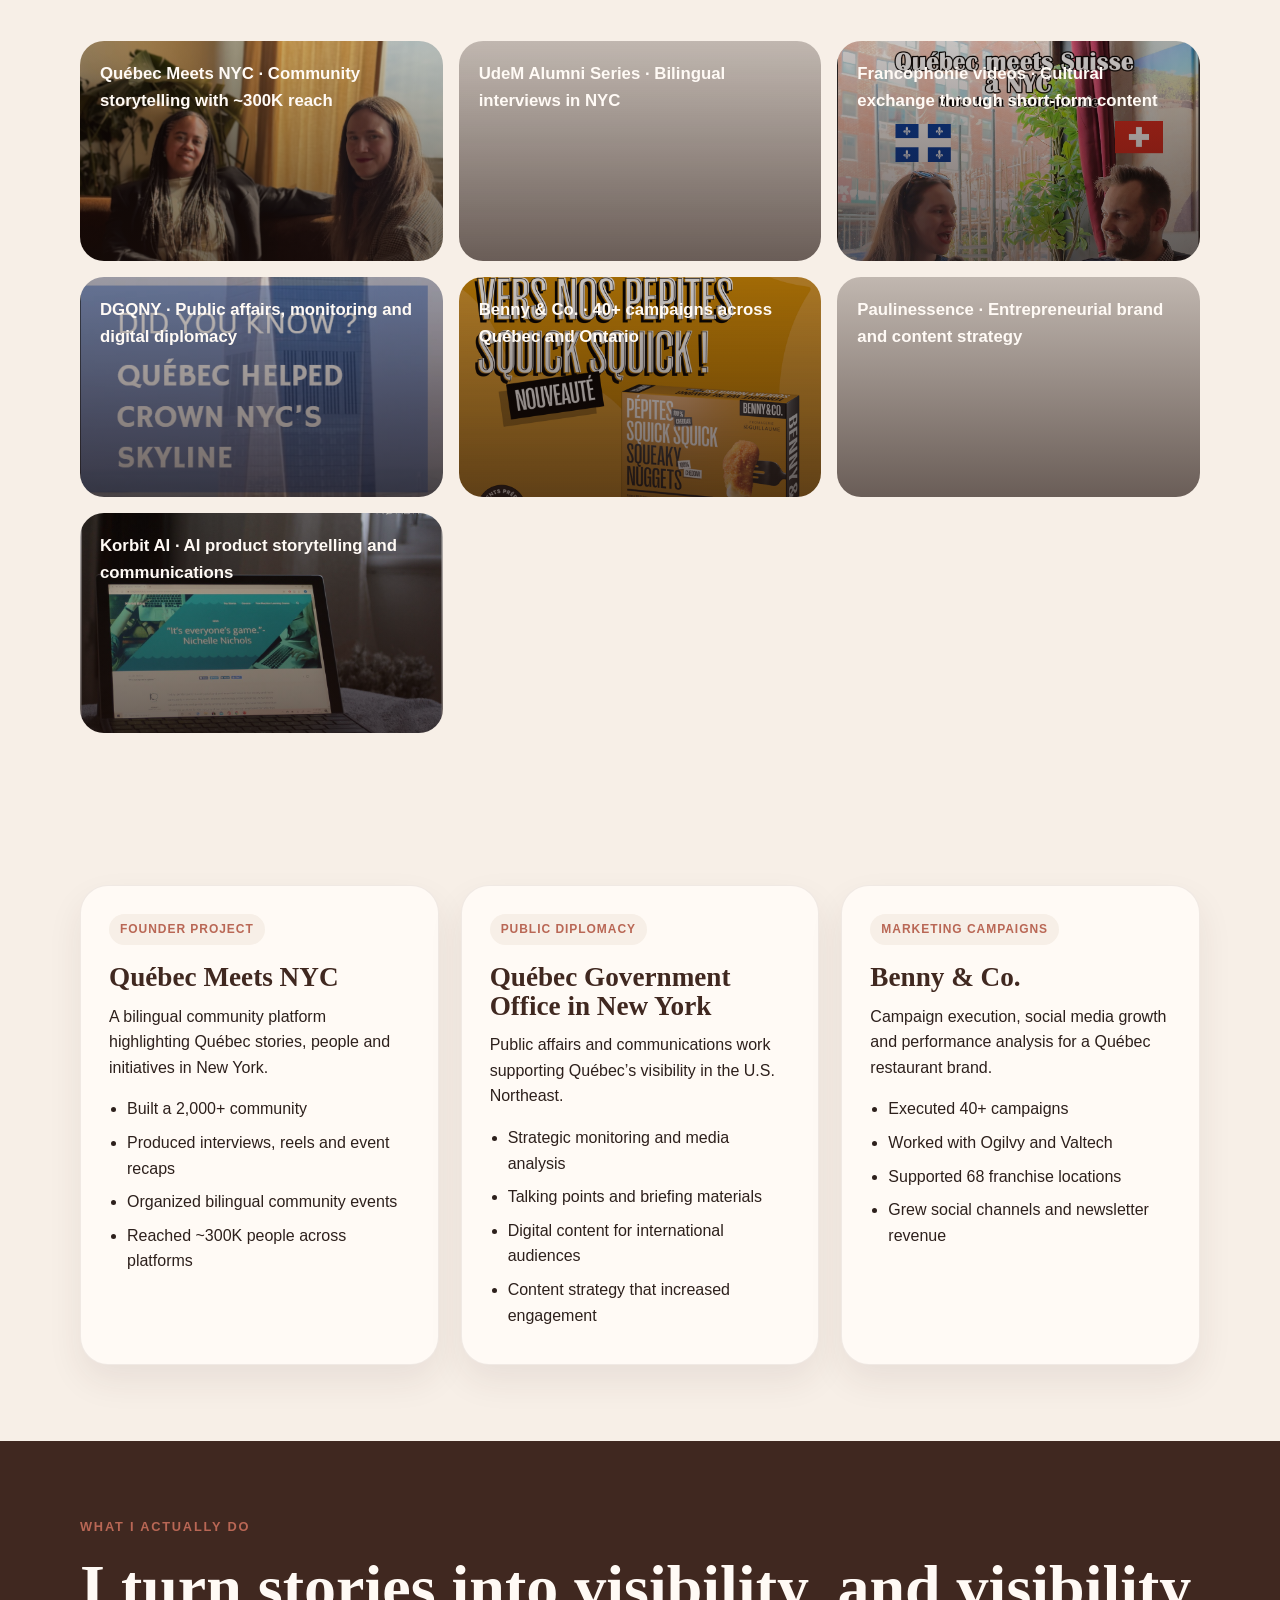
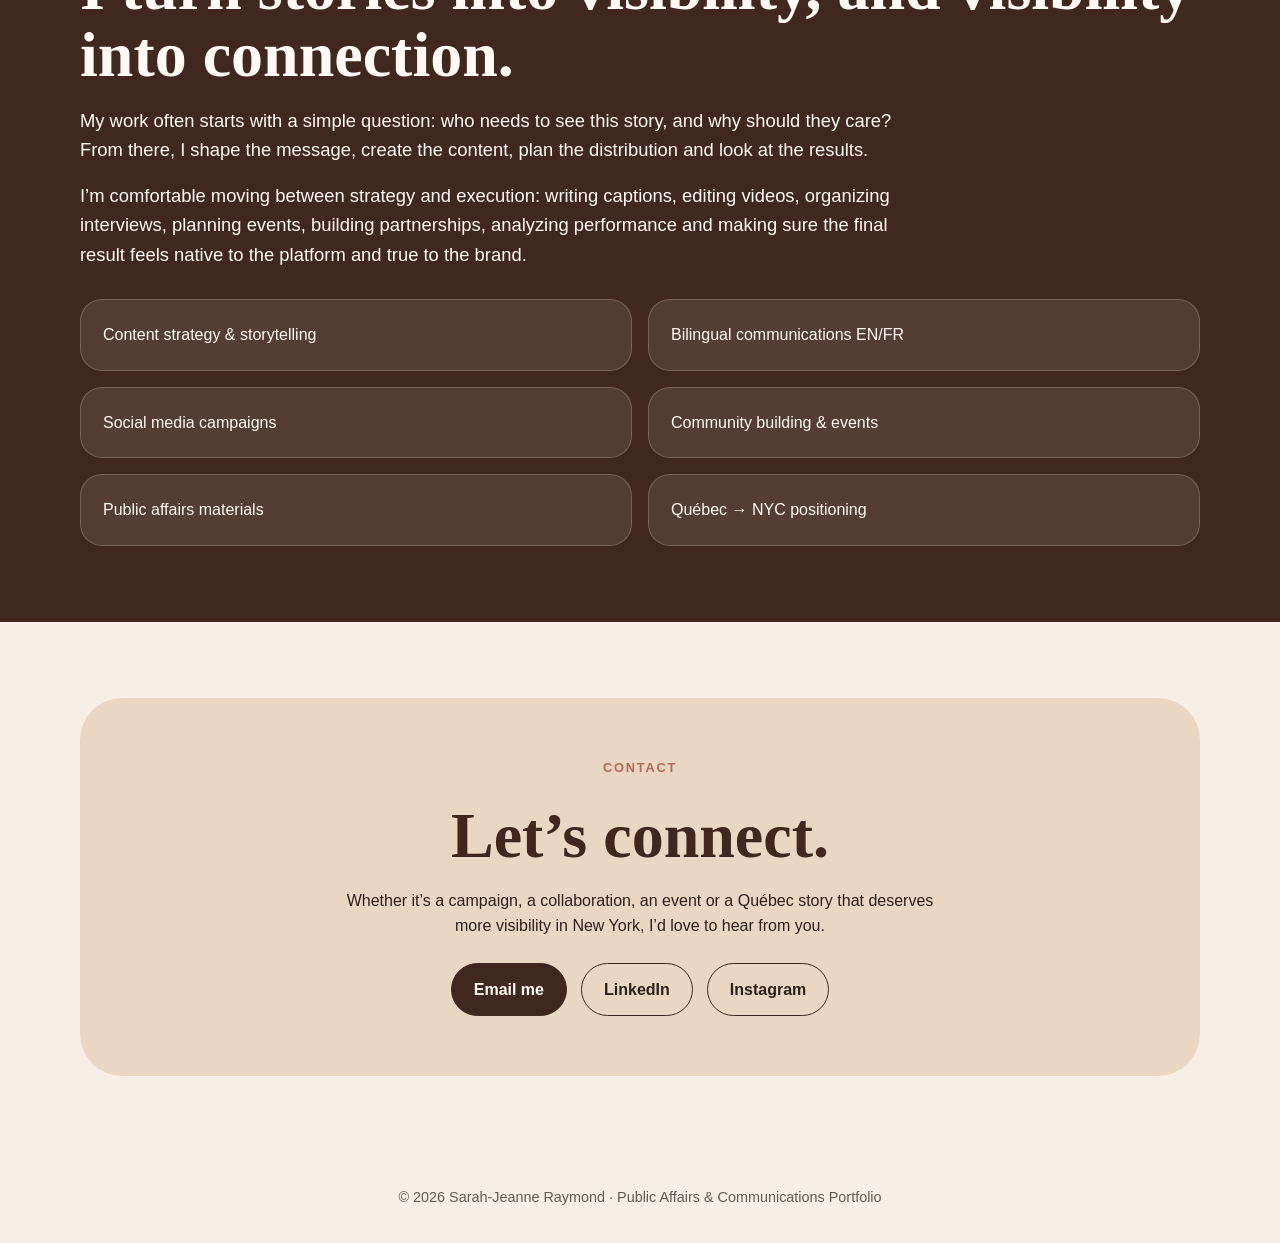
==== commit 4b89296b: "Rework selected work grid and add hero images to all case study pages Co-Authored-By: Claude Sonnet " ====
--- a/index.html
+++ b/index.html
@@ -195,7 +195,7 @@
 
     .visual-grid {
       display: grid;
-      grid-template-columns: repeat(4, 1fr);
+      grid-template-columns: repeat(3, 1fr);
       gap: 16px;
       margin-top: 34px;
     }
@@ -365,9 +365,6 @@
         grid-template-columns: 1fr;
       }
 
-      .tile-link.wide {
-        grid-column: span 1;
-      }
     }
   </style>
 </head>
@@ -422,45 +419,38 @@
 
         <div class="visual-grid">
 
-          <a href="quebec-meets-nyc.html" class="tile-link wide">
-            <article class="tile large" style="background: linear-gradient(to bottom, rgba(30,15,10,0.25) 0%, rgba(30,15,10,0.65) 100%), url('interview-1.jpg') center/cover no-repeat; color: var(--white);">
-            <span class="number">01</span>
-            <p>Québec Meets NYC · Community storytelling with ~300K reach</p>
+          <a href="quebec-meets-nyc.html" class="tile-link">
+            <article class="tile" style="background: linear-gradient(to bottom, rgba(30,15,10,0.25) 0%, rgba(30,15,10,0.65) 100%), url('cynthia-video.jpg') center/cover no-repeat; color: var(--white);">
+              <p>Québec Meets NYC · Community storytelling with ~300K reach</p>
             </article>
           </a>
           <a href="udem-alumni-series.html" class="tile-link">
-            <article class="tile" style="background: linear-gradient(to bottom, rgba(30,15,10,0.25) 0%, rgba(30,15,10,0.65) 100%), url('udem-interview-1.jpg') center/cover no-repeat; color: var(--white);">
-              <span class="number">02</span>
+            <article class="tile" style="background: linear-gradient(to bottom, rgba(30,15,10,0.25) 0%, rgba(30,15,10,0.65) 100%), url('video-mcduval.jpg') center/cover no-repeat; color: var(--white);">
               <p>UdeM Alumni Series · Bilingual interviews in NYC</p>
             </article>
           </a>
           <a href="francophonie-month.html" class="tile-link">
-            <article class="tile" style="background: linear-gradient(to bottom, rgba(30,15,10,0.25) 0%, rgba(30,15,10,0.65) 100%), url('french-community.jpg') center/cover no-repeat; color: var(--white);">
-              <span class="number">03</span>
+            <article class="tile" style="background: linear-gradient(to bottom, rgba(30,15,10,0.25) 0%, rgba(30,15,10,0.65) 100%), url('lavau.jpg') center/cover no-repeat; color: var(--white);">
               <p>Francophonie videos · Cultural exchange through short-form content</p>
             </article>
           </a>
           <a href="dgqny-public-affairs.html" class="tile-link">
-            <article class="tile" style="background: linear-gradient(to bottom, rgba(30,15,10,0.25) 0%, rgba(30,15,10,0.65) 100%), url('dgqny-85th.jpg') center/cover no-repeat; color: var(--white);">
-              <span class="number">04</span>
+            <article class="tile" style="background: linear-gradient(to bottom, rgba(30,15,10,0.25) 0%, rgba(30,15,10,0.65) 100%), url('dgqny-video.jpg') center/cover no-repeat; color: var(--white);">
               <p>DGQNY · Public affairs, monitoring and digital diplomacy</p>
             </article>
           </a>
-          <a href="benny-and-co.html" class="tile-link wide">
-            <article class="tile large" style="background: linear-gradient(to bottom, rgba(30,15,10,0.25) 0%, rgba(30,15,10,0.65) 100%), url('benny-campaigns.jpg') center/cover no-repeat; color: var(--white);">
-              <span class="number">05</span>
+          <a href="benny-and-co.html" class="tile-link">
+            <article class="tile" style="background: linear-gradient(to bottom, rgba(30,15,10,0.25) 0%, rgba(30,15,10,0.65) 100%), url('benny-campaigns.jpg') center/cover no-repeat; color: var(--white);">
               <p>Benny & Co. · 40+ campaigns across Québec and Ontario</p>
             </article>
           </a>
           <a href="paulinessence.html" class="tile-link">
-            <article class="tile" style="background: linear-gradient(to bottom, rgba(30,15,10,0.25) 0%, rgba(30,15,10,0.65) 100%), url('paulinessence-content.jpg') center/cover no-repeat; color: var(--white);">
-              <span class="number">06</span>
+            <article class="tile" style="background: linear-gradient(to bottom, rgba(30,15,10,0.25) 0%, rgba(30,15,10,0.65) 100%), url('patron-suzanne.jpg') center/cover no-repeat; color: var(--white);">
               <p>Paulinessence · Entrepreneurial brand and content strategy</p>
             </article>
           </a>
-          <a href="korbit-ai.html" class="tile-link" style="grid-column: 1 / -1;">
-            <article class="tile large" style="background: linear-gradient(to bottom, rgba(30,15,10,0.25) 0%, rgba(30,15,10,0.65) 100%), url('aiwebinar.jpg') center/cover no-repeat; color: var(--white);">
-              <span class="number">07</span>
+          <a href="korbit-ai.html" class="tile-link">
+            <article class="tile" style="background: linear-gradient(to bottom, rgba(30,15,10,0.25) 0%, rgba(30,15,10,0.65) 100%), url('blog-article-1.jpg') center/cover no-repeat; color: var(--white);">
               <p>Korbit AI · AI product storytelling and communications</p>
             </article>
           </a>
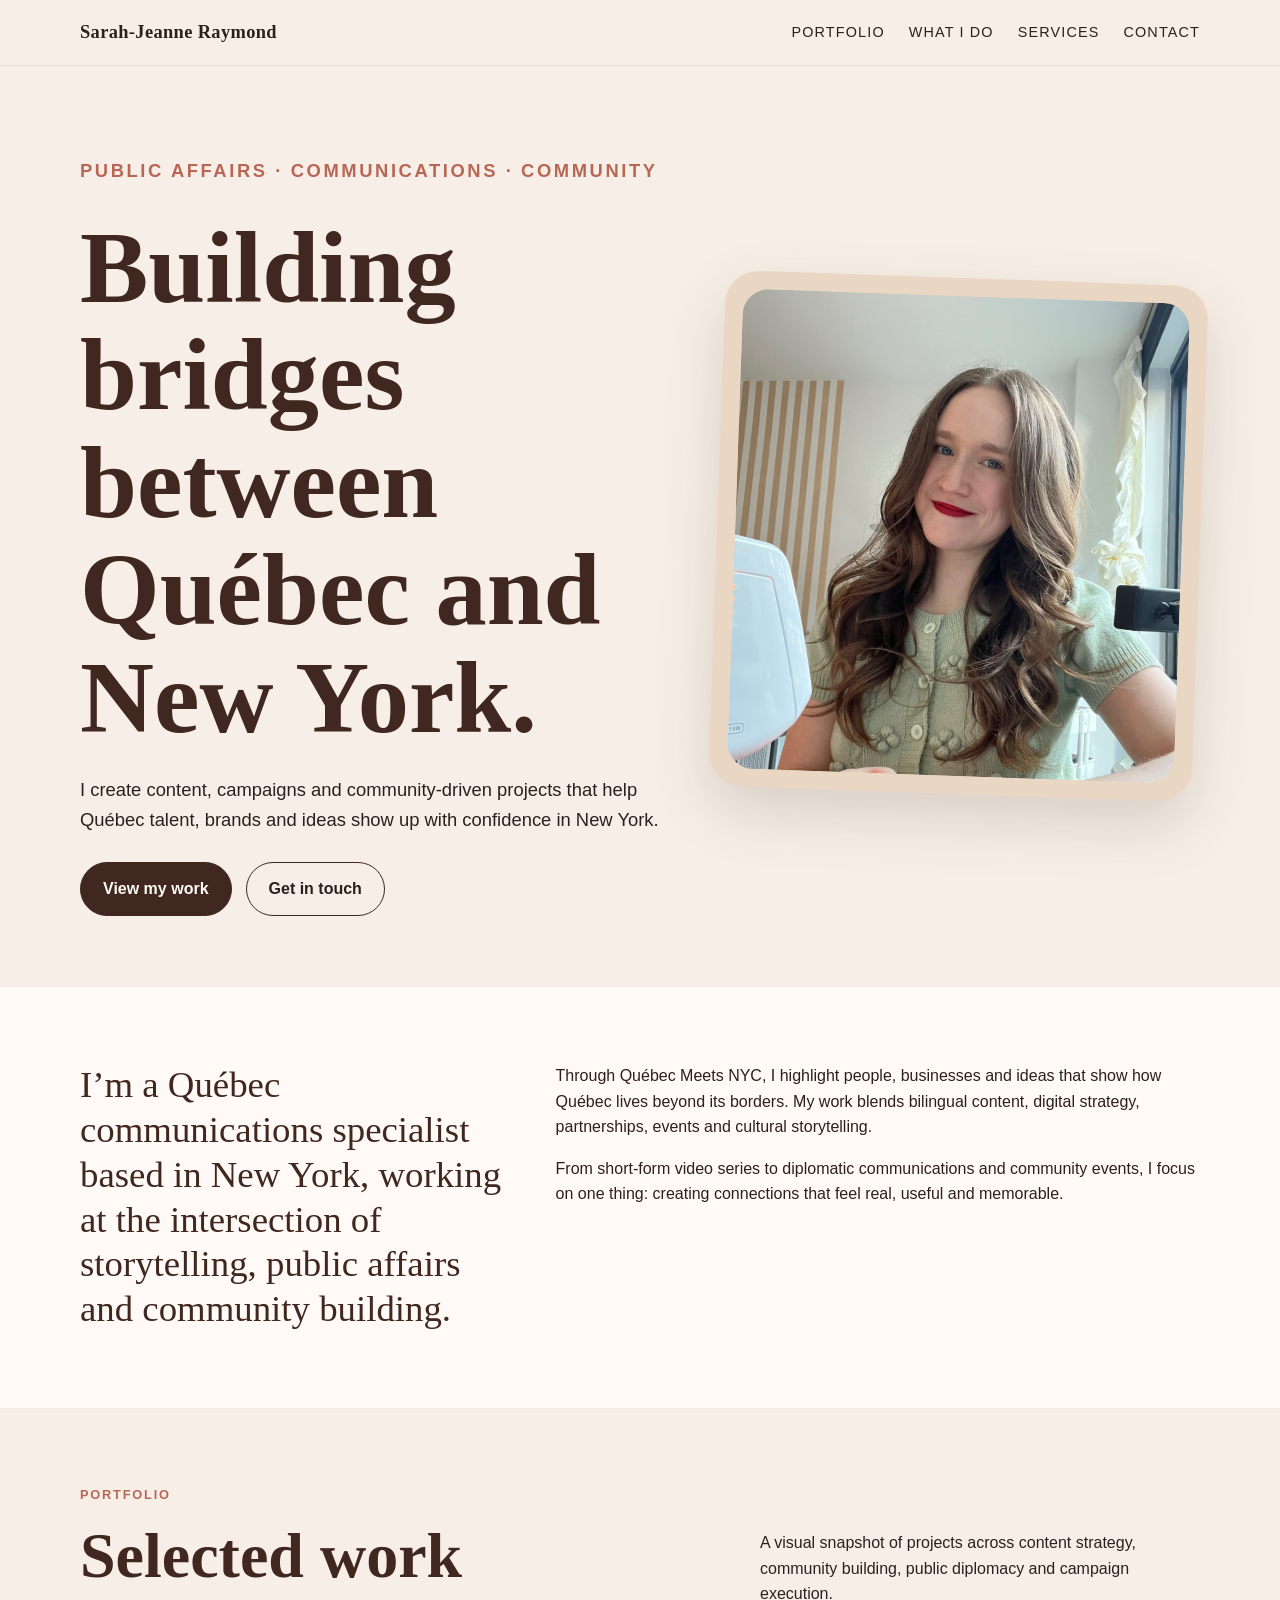
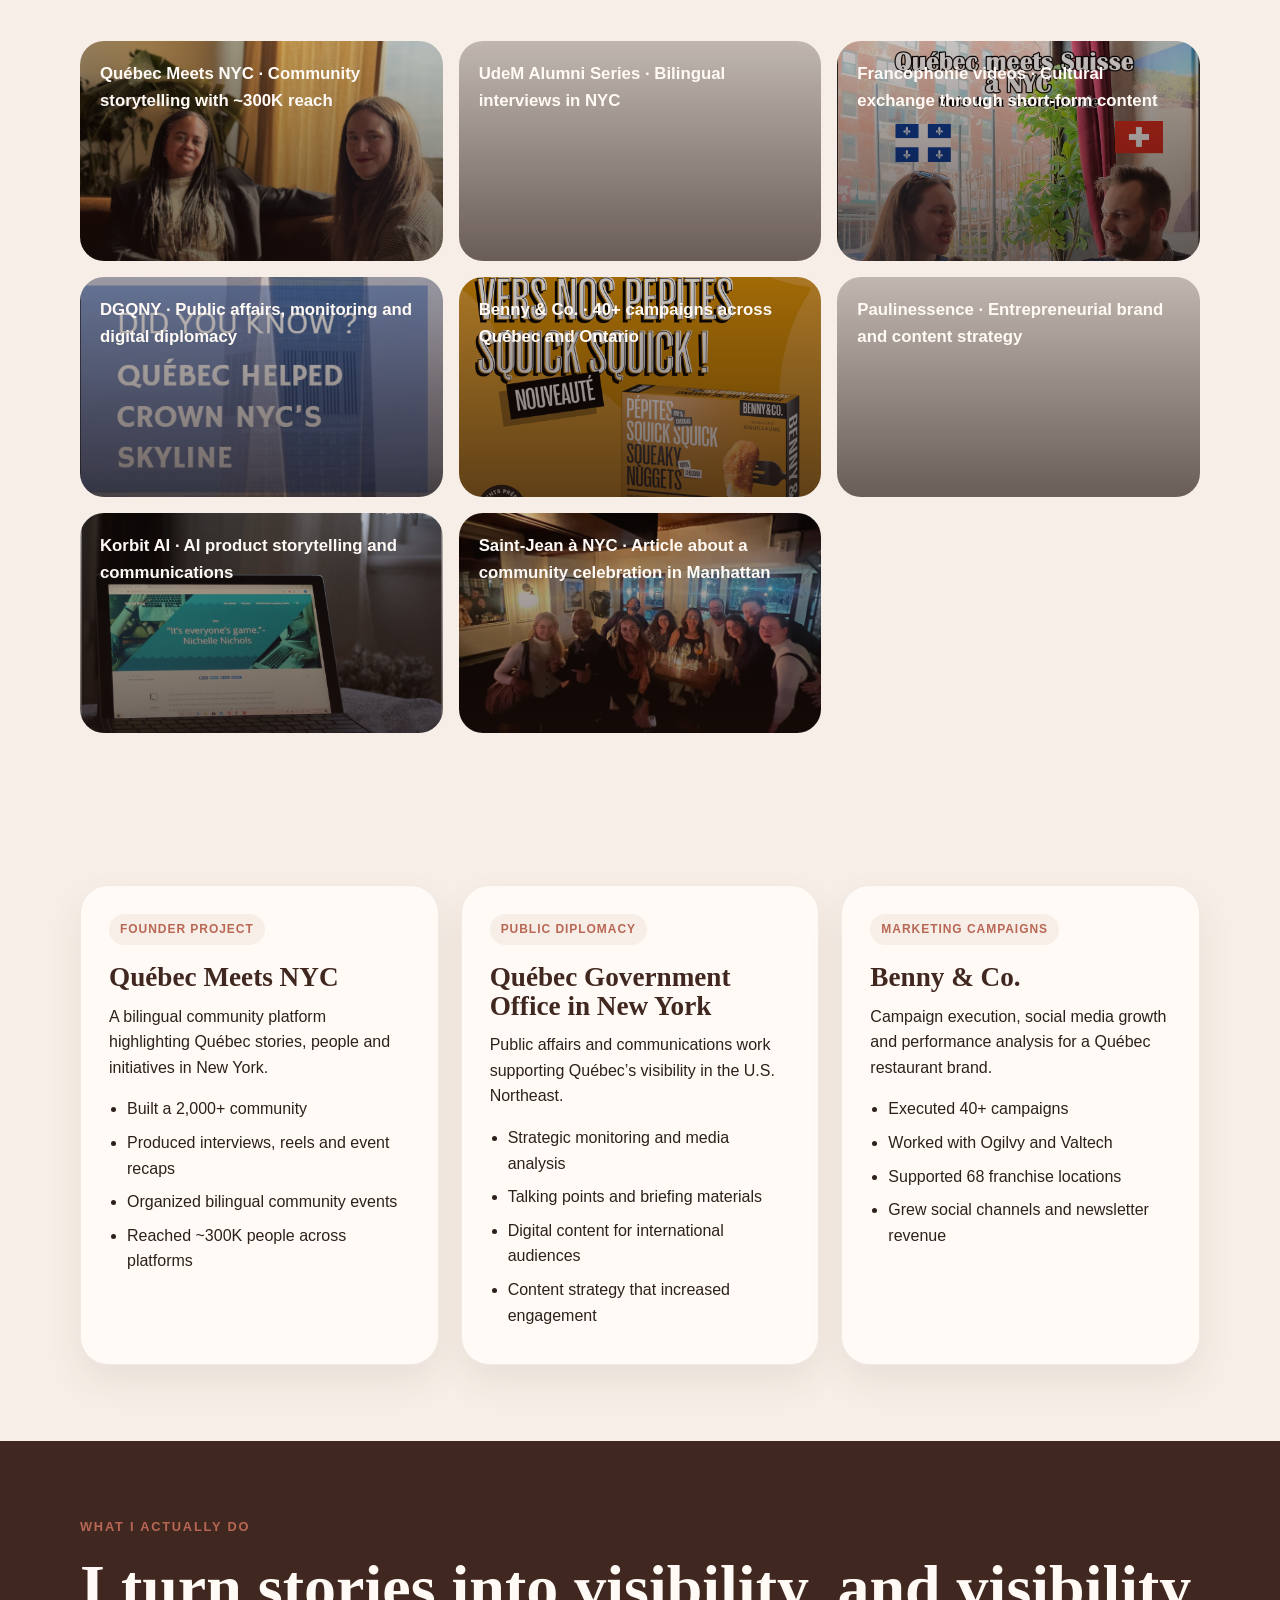
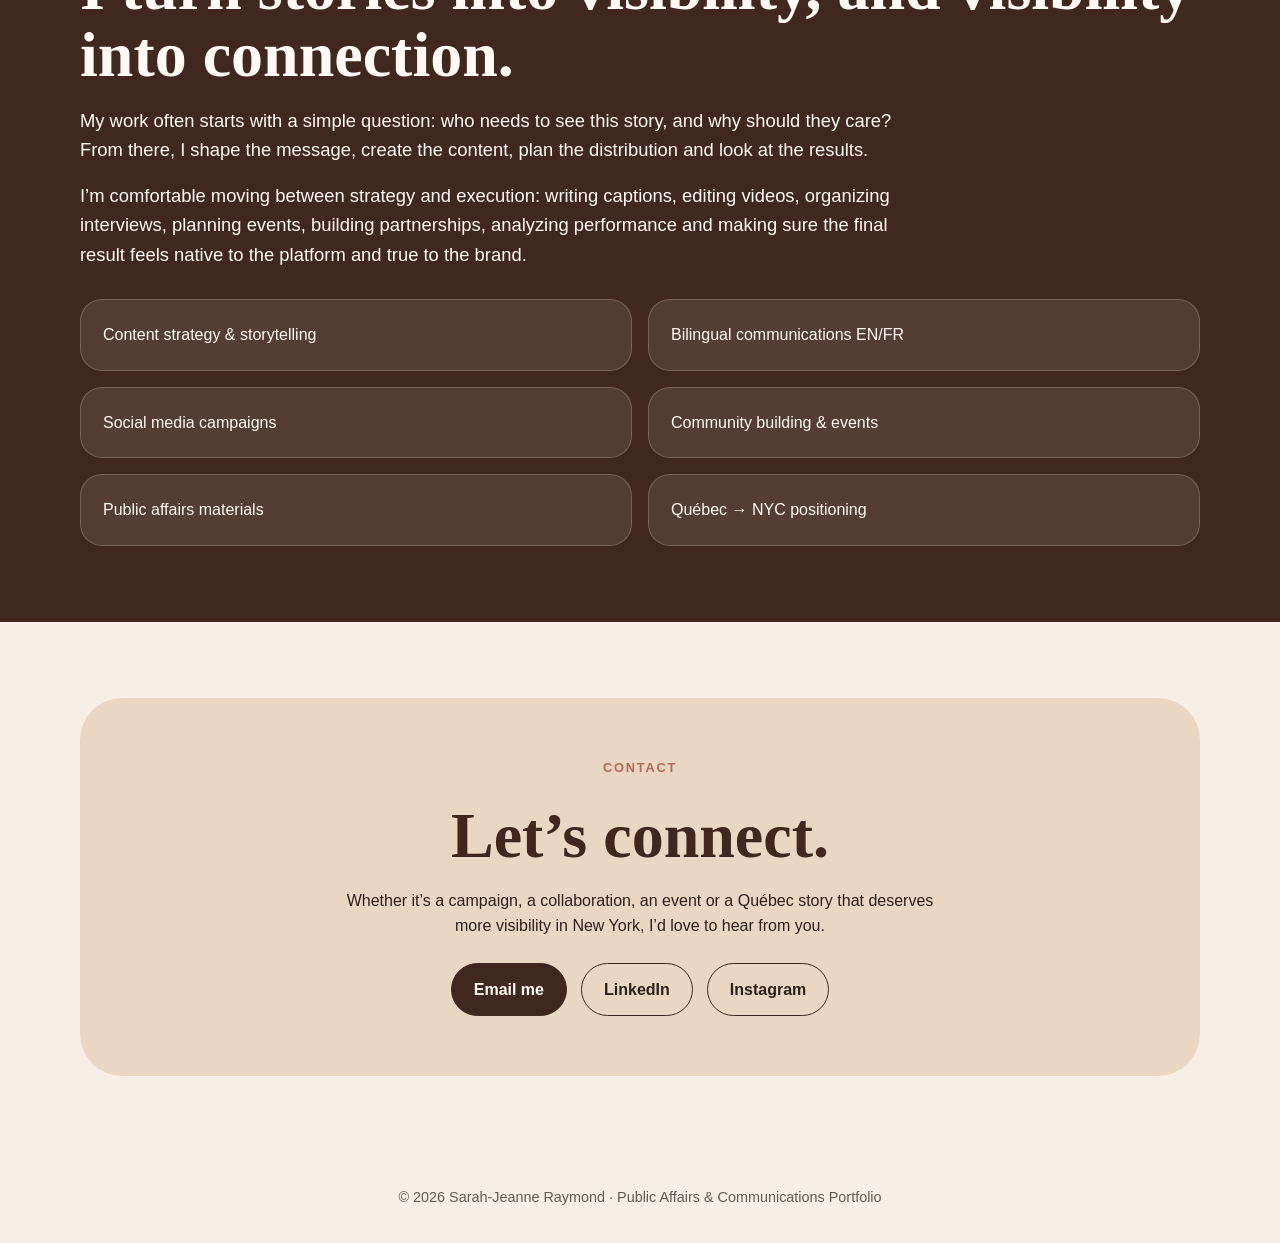
==== commit 9e038574: "Add Saint-Jean article page" ====
--- a/index.html
+++ b/index.html
@@ -454,6 +454,11 @@
               <p>Korbit AI · AI product storytelling and communications</p>
             </article>
           </a>
+          <a href="saint%20jean%20a%20nyc" class="tile-link">
+            <article class="tile" style="background: linear-gradient(to bottom, rgba(30,15,10,0.25) 0%, rgba(30,15,10,0.65) 100%), url('french-community.jpg') center/cover no-repeat; color: var(--white);">
+              <p>Saint-Jean à NYC · Article about a community celebration in Manhattan</p>
+            </article>
+          </a>
         </div>
       </div>
     </section>
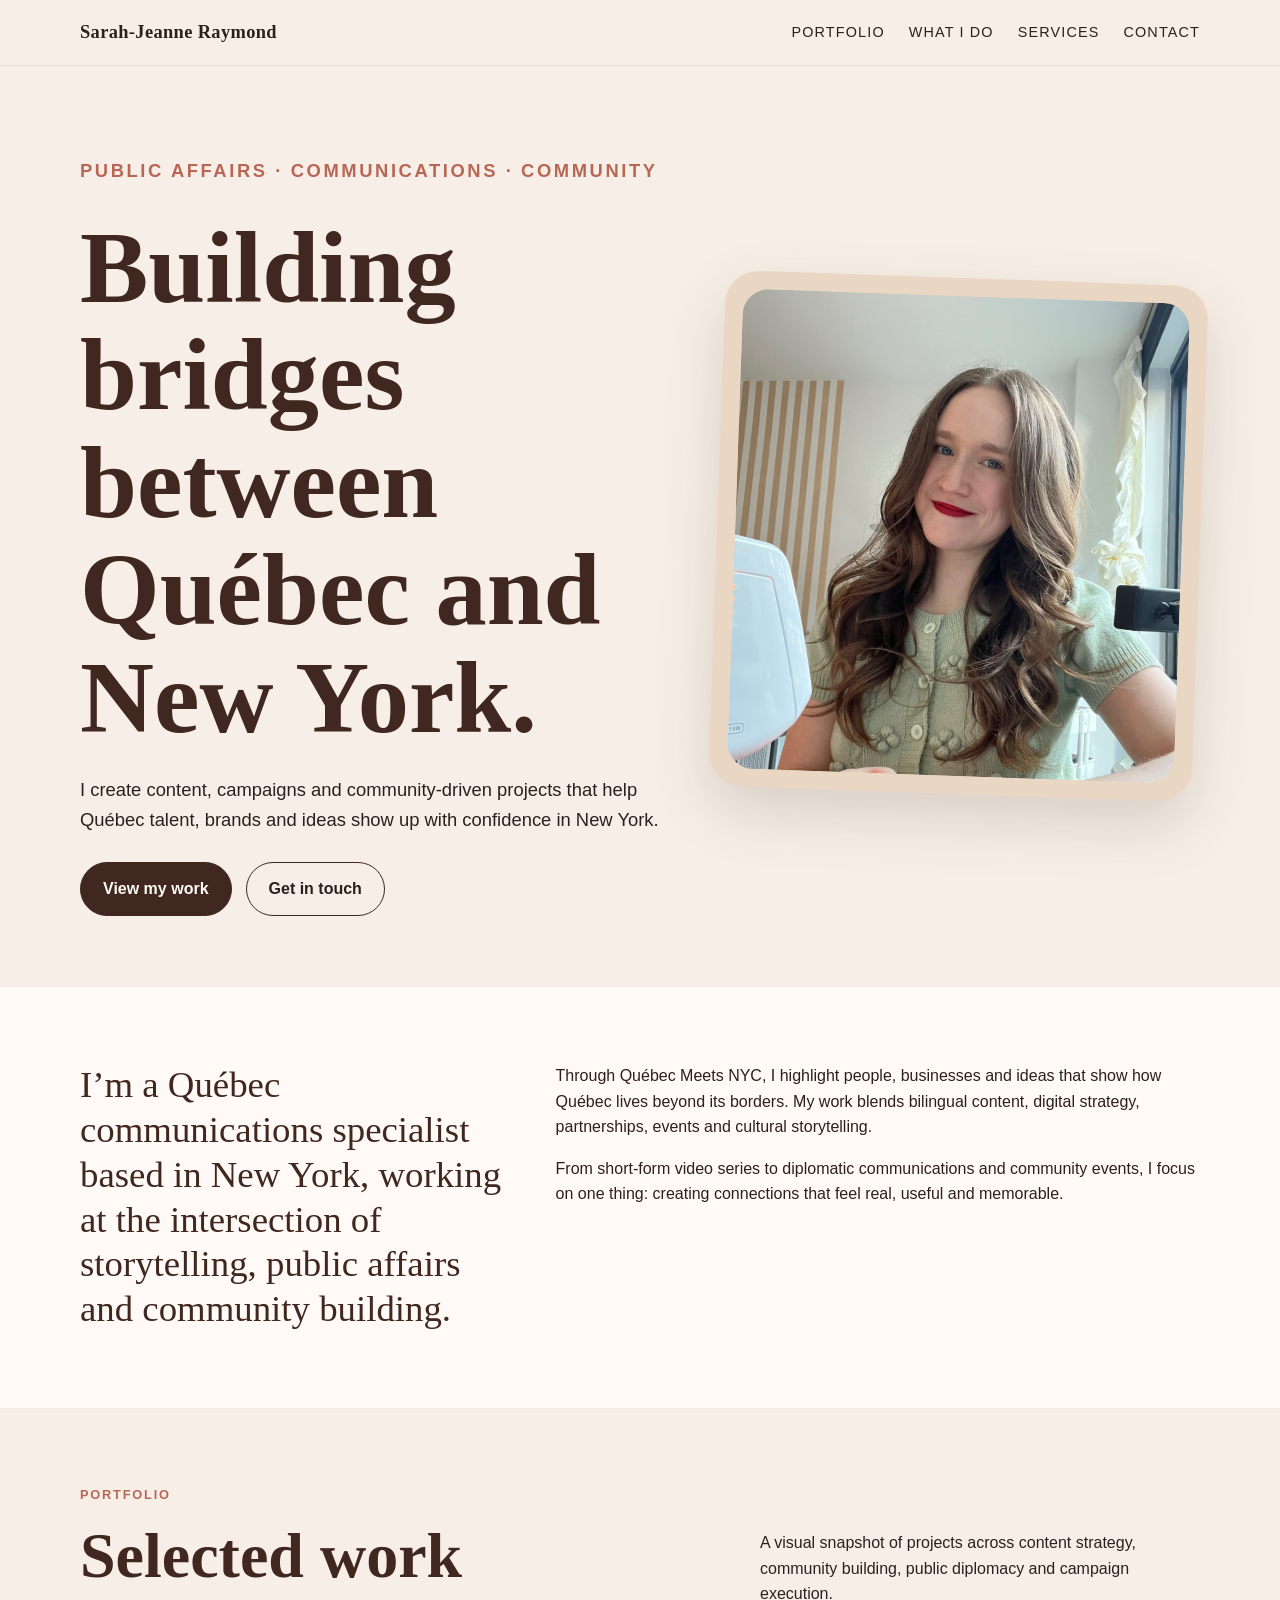
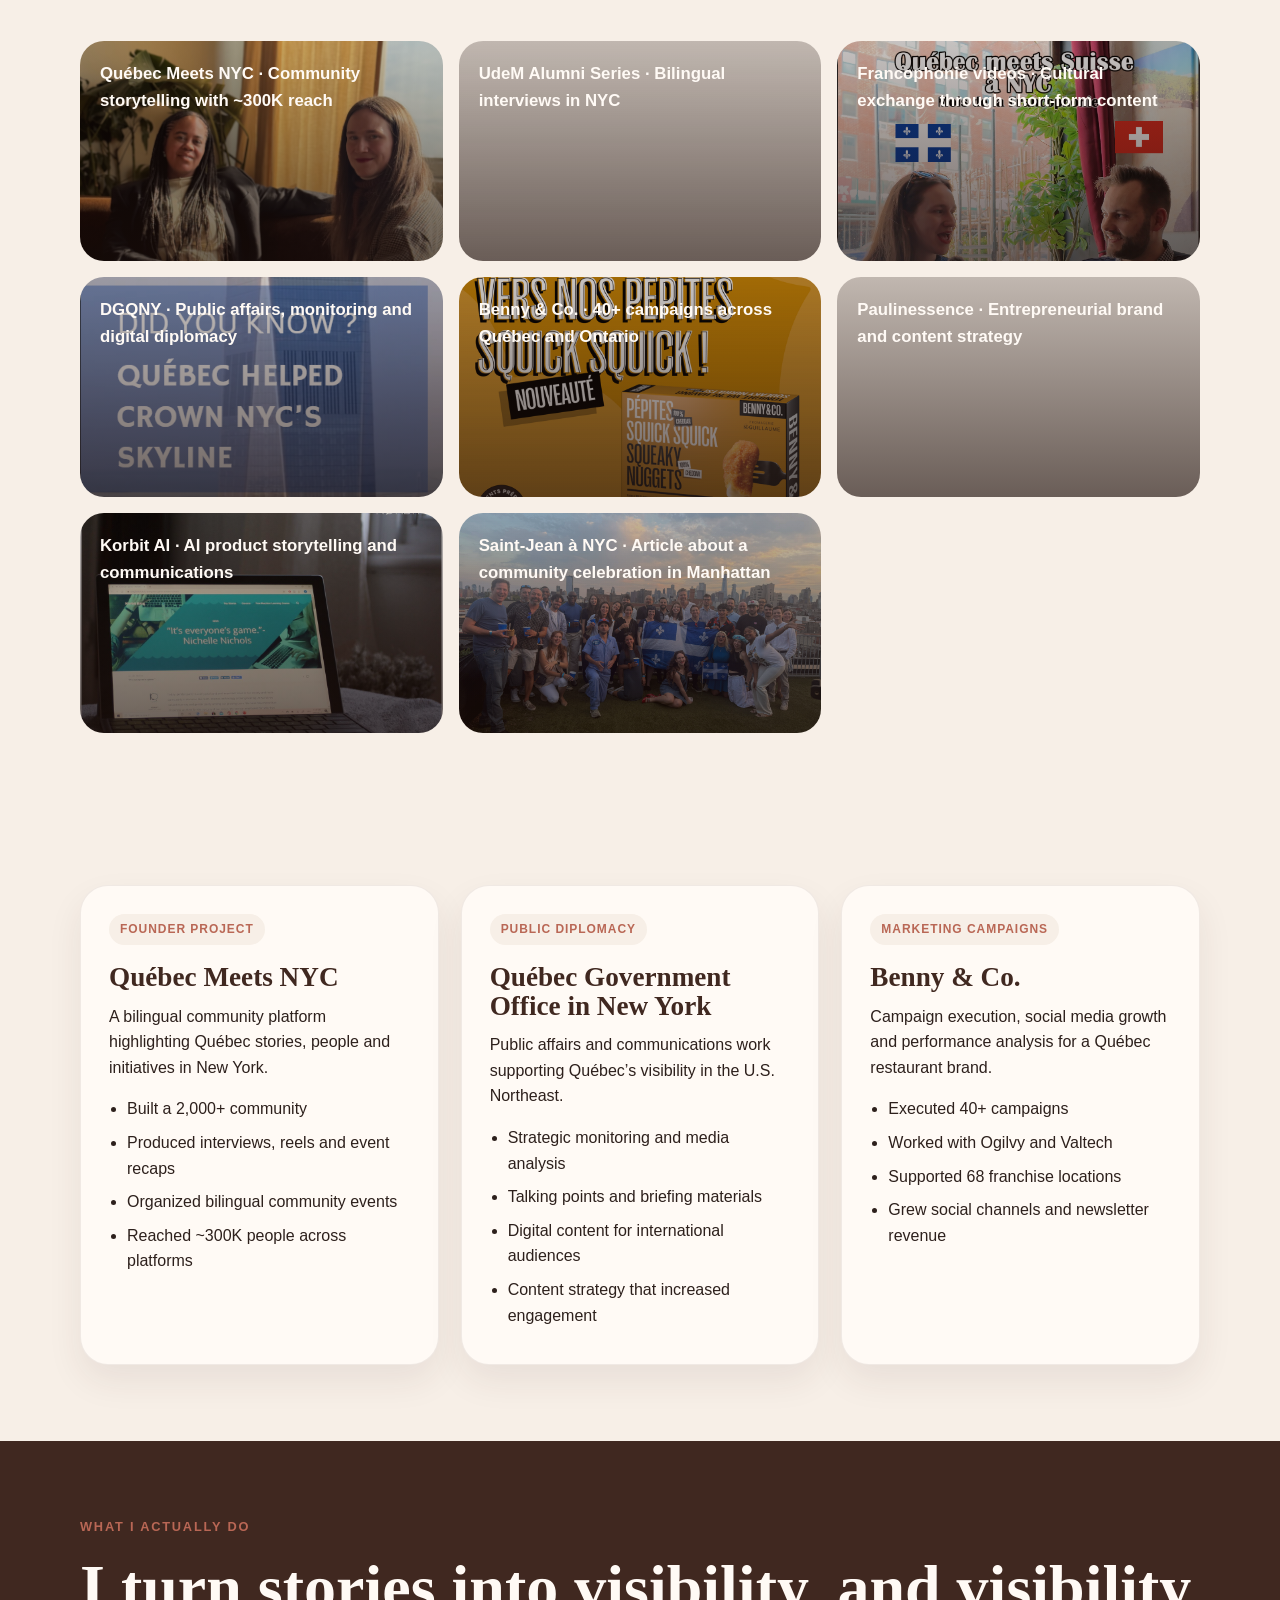
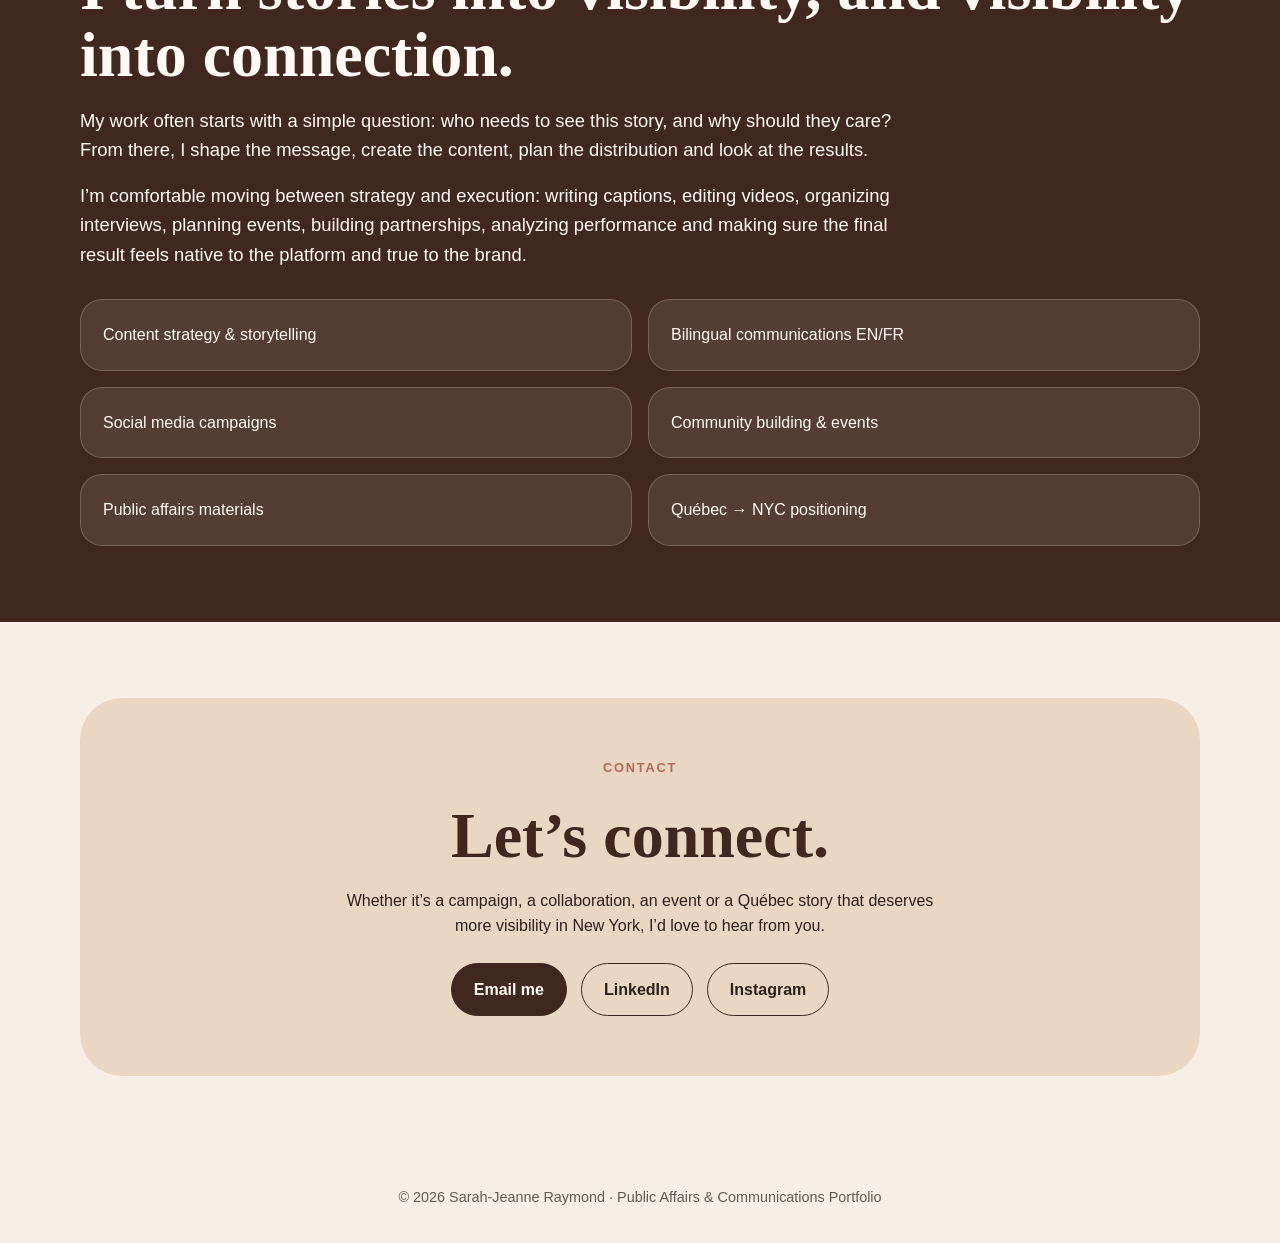
==== commit 6c0a2ec5: "Update images on Saint-Jean page and index tile - Replace french-community.jpg with stjeannyc.PNG as" ====
--- a/index.html
+++ b/index.html
@@ -454,8 +454,8 @@
               <p>Korbit AI · AI product storytelling and communications</p>
             </article>
           </a>
-          <a href="saint%20jean%20a%20nyc" class="tile-link">
-            <article class="tile" style="background: linear-gradient(to bottom, rgba(30,15,10,0.25) 0%, rgba(30,15,10,0.65) 100%), url('french-community.jpg') center/cover no-repeat; color: var(--white);">
+          <a href="saint-jean-a-nyc.html" class="tile-link">
+            <article class="tile" style="background: linear-gradient(to bottom, rgba(30,15,10,0.25) 0%, rgba(30,15,10,0.65) 100%), url('photogroupstjean.jpg') center/cover no-repeat; color: var(--white);">
               <p>Saint-Jean à NYC · Article about a community celebration in Manhattan</p>
             </article>
           </a>
